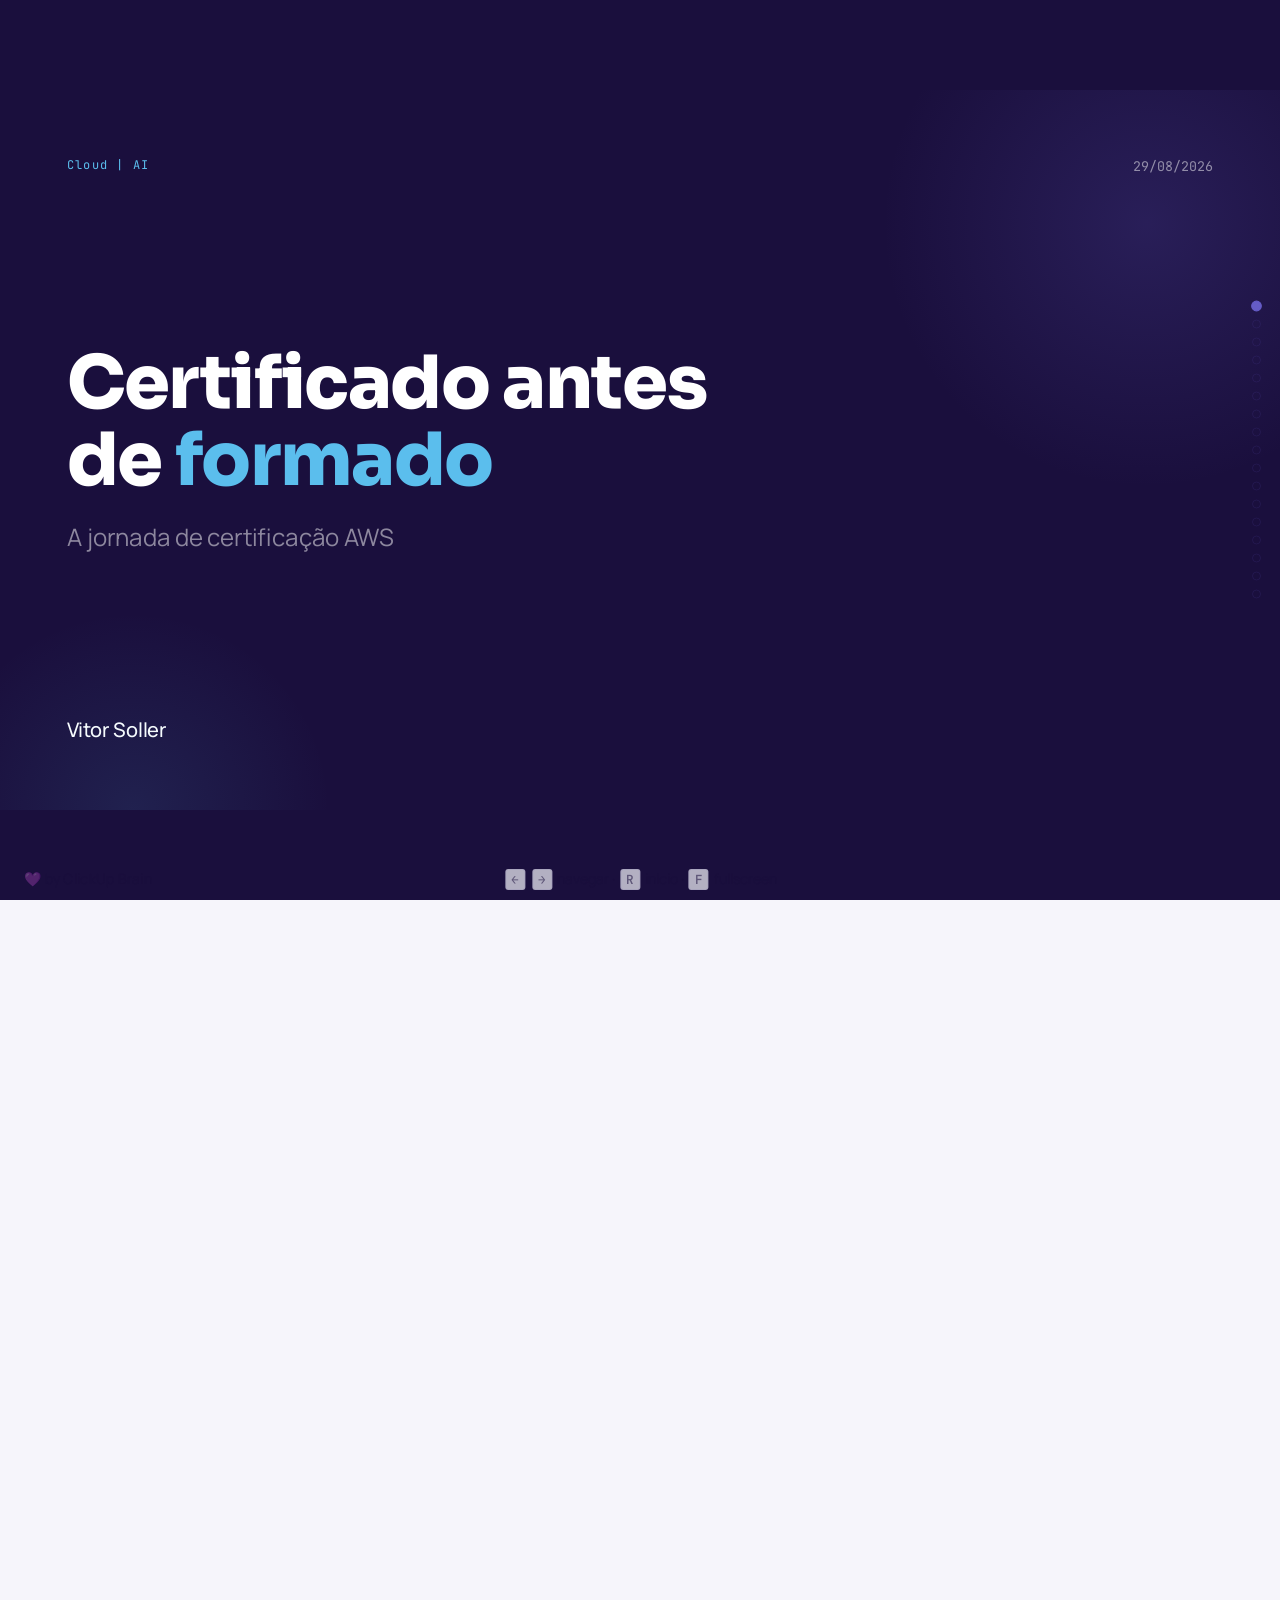
==== certificado-antes-de-formado/index.html @ 82ab4532 "feat: initial talks repo, decoupled from the portfolio deploy Each folder is a talk with a meta.json" ====
<html lang="en-US" dir="ltr" class="reveals-ready"><head><meta charset="utf-8"><base href="."><meta name="viewport" content="width=device-width,initial-scale=1,maximum-scale=1"><link rel="icon" type="image/png" href="https://app-cdn.clickup.com/assets/favicons/favicon-16x16.png" sizes="16x16"><link rel="icon" type="image/png" href="https://app-cdn.clickup.com/assets/favicons/favicon-32x32.png" sizes="32x32"><style>.cu-embedded-html__container[_ngcontent-ng-c94272347]{display:flow-root;width:100%}</style></head><body data-git-sha="c0cd57df579d61a80426ffe15198827282d5b325" data-build-version="4.16.3" data-build-time="2026-07-30T23:50:43.244Z" class="chassis-cursor-active"><cu-root ng-version="21.2.17" _nghost-ng-c94272347=""><div _ngcontent-ng-c94272347="" class="cu-embedded-html__container">

  
<!-- skill:chassis -->
<style>
/* =====================================================
   PRESENTATION CHASSIS — style-invariant base styles
   Fixed 1920×1080 canvas scaled to fit any viewport.
   Customize colors, fonts, and chrome via :root tokens.
   ===================================================== */

/* ---------- Universal reset ---------- */
*, *::before, *::after { margin: 0; padding: 0; box-sizing: border-box; }

/* ---------- Theme tokens (override in your deck's CSS) ---------- */
:root {
    color-scheme: light;

    --background:      #ffffff;
    --foreground:      #111111;
    --card:            #f5f5f5;
    --card-foreground: var(--foreground);
    --accent:          #c94a3d;
    --accent-foreground: #ffffff;

    --muted-foreground: color-mix(in srgb, var(--foreground) 55%, transparent);
    --border:           color-mix(in srgb, var(--foreground) 12%, transparent);

    --font-display: Georgia, serif;
    --font-body: -apple-system, system-ui, sans-serif;
    --font-mono: ui-monospace, monospace;

    /* Reveal animation */
    --reveal-duration: 0.8s;
    --reveal-ease:     cubic-bezier(0.16, 1, 0.3, 1);
    --reveal-distance: 28px;

    /* Chrome (nav dots, keyboard hint) */
    --nav-dot-size: 9px;
    --nav-dot-radius: 50%;
    --nav-dot-color: var(--foreground);
    --nav-dot-active-color: var(--accent);
    --nav-dot-opacity: 0.4;
}

/* ---------- Viewport lock + scroll snap ---------- */
html, body { height: 100%; overflow-x: hidden; }
html {
    scroll-snap-type: y mandatory;
    scroll-behavior: smooth;
}

html, body {
    scrollbar-width: none;
    -ms-overflow-style: none;
}
html::-webkit-scrollbar,
body::-webkit-scrollbar {
    width: 0;
    height: 0;
    display: none;
}

/* ---------- Type scale ----------
   Fixed px sizes on a 1920×1080 canvas. The canvas is scaled to fit
   any viewport via transform, so these sizes are absolute within the
   design surface — no responsive units needed. */
body {
    background: var(--background);
    color: var(--foreground);
    font-family: var(--font-body);
    font-size: 36px;
    line-height: 1.45;
    -webkit-font-smoothing: antialiased;
    -moz-osx-font-smoothing: grayscale;
}

h1 { font-size: 120px; line-height: 1.05; letter-spacing: -0.02em; }
h2 { font-size: 64px; line-height: 1.1; letter-spacing: -0.01em; }
h3 { font-size: 44px; line-height: 1.2; }
.eyebrow {
    font-size: 24px;
    font-weight: 500;
    letter-spacing: 0.1em;
    text-transform: uppercase;
    line-height: 1.3;
}

ul, ol { padding-left: 48px; display: flex; flex-direction: column; gap: 24px; }
li::marker { color: var(--accent); }

/* ---------- Slide structure ----------
   .slide is the authored 1920×1080 artboard.
   The chassis wraps it in viewport + scale layers at runtime. */
.slide-viewport {
    width: 100vw;
    height: 100vh;
    height: 100dvh;
    overflow: hidden;
    scroll-snap-align: start;
    scroll-snap-stop: always;
    display: block;
    position: relative;
    background: var(--background);
    isolation: isolate;
    z-index: 1;
}

.slide-scale {
    width: 1920px;
    height: 1080px;
    transform: translate(-50%, -50%) scale(var(--slide-scale, 1));
    transform-origin: center center;
    position: absolute;
    top: 50%;
    left: 50%;
    z-index: 1;
}

.slide {
    width: 1920px;
    height: 1080px;
    padding: 80px;
    overflow: hidden;
    display: flex;
    flex-direction: column;
    justify-content: center;
    gap: 60px;
    position: relative;
    background: transparent;
}


/* ---------- Image defaults ---------- */
img, .image-container {
    max-width: 100%;
    max-height: 540px;
    object-fit: contain;
}

/* ---------- Reveal primitives ----------
   Driven by chassis.js via the Web Animations API, not CSS transitions.
   Put .reveal* or .step on ANY element — author CSS on the same element
   (opacity, transform, transition, filter) never conflicts, because
   WAAPI animations live in the animation cascade origin and win over
   normal author declarations. The .dN stagger classes below still apply
   to theme-authored CSS animations via animation-delay.

   Variants: .reveal (fade + up), .reveal-left, .reveal-right,
   .reveal-scale, .reveal-blur. .step stays hidden until the user
   advances forward. Don't combine .step with .reveal* on the same
   element. */

/* FOUC guard: hide reveals until chassis.js marks the document ready. */
:root:not(.reveals-ready) .reveal,
:root:not(.reveals-ready) .reveal-left,
:root:not(.reveals-ready) .reveal-right,
:root:not(.reveals-ready) .reveal-scale,
:root:not(.reveals-ready) .reveal-blur,
:root:not(.reveals-ready) .step {
    opacity: 0;
}
:root:not(.reveals-ready) .reveal-blur { filter: blur(10px); }

/* ---------- Stagger delays (.d1 … .d8) ---------- */
.slide.visible .d1 { transition-delay: 0.10s; animation-delay: 0.10s; }
.slide.visible .d2 { transition-delay: 0.25s; animation-delay: 0.25s; }
.slide.visible .d3 { transition-delay: 0.40s; animation-delay: 0.40s; }
.slide.visible .d4 { transition-delay: 0.55s; animation-delay: 0.55s; }
.slide.visible .d5 { transition-delay: 0.70s; animation-delay: 0.70s; }
.slide.visible .d6 { transition-delay: 0.85s; animation-delay: 0.85s; }
.slide.visible .d7 { transition-delay: 1.00s; animation-delay: 1.00s; }
.slide.visible .d8 { transition-delay: 1.15s; animation-delay: 1.15s; }

/* ---------- Nav dots ----------
   Default: right-center (vertical stack on right edge).
   Override with <body data-nav="bottom | top-right | hidden">. */
.nav-dots {
    position: fixed;
    right: clamp(0.6rem, 1.5vw, 1.4rem);
    top: 50%;
    transform: translateY(-50%);
    display: flex;
    flex-direction: column;
    gap: clamp(0.5rem, 1vh, 0.8rem);
    z-index: 50;
}

body[data-nav="bottom"] .nav-dots {
    right: auto;
    top: auto;
    bottom: clamp(1rem, 2.5vh, 2rem);
    left: 50%;
    transform: translateX(-50%);
    flex-direction: row;
}

body[data-nav="top-right"] .nav-dots {
    right: clamp(1rem, 2.5vw, 2rem);
    top: clamp(1rem, 2.5vh, 2rem);
    transform: none;
    flex-direction: row;
}

body[data-nav="hidden"] .nav-dots { display: none; }

body[data-nav="bottom"] .keyboard-hint {
    left: clamp(1rem, 2vw, 1.5rem);
    transform: none;
}

.nav-dots button {
    width: var(--nav-dot-size);
    height: var(--nav-dot-size);
    border-radius: var(--nav-dot-radius);
    border: 1.5px solid var(--nav-dot-color);
    background: transparent;
    cursor: pointer;
    padding: 0;
    transition: all 0.3s ease;
    opacity: var(--nav-dot-opacity);
}
.nav-dots button:hover { opacity: 0.85; transform: scale(1.15); }
.nav-dots button:focus-visible {
    outline: 2px solid var(--nav-dot-active-color);
    outline-offset: 3px;
    opacity: 1;
}
.nav-dots button.active {
    background: var(--nav-dot-active-color);
    border-color: var(--nav-dot-active-color);
    opacity: 1;
    transform: scale(1.2);
}

/* ---------- Keyboard hint ---------- */
.keyboard-hint {
    position: fixed;
    bottom: clamp(0.6rem, 1.2vh, 1rem);
    left: 50%;
    transform: translateX(-50%);
    font-family: var(--font-body);
    font-size: 14px;
    color: var(--muted-foreground);
    z-index: 50;
    opacity: 0.7;
    transition: opacity 0.4s ease;
    pointer-events: none;
}
.keyboard-hint kbd {
    font-family: var(--font-mono);
    font-weight: 600;
    font-size: 0.9em;
    padding: 0.05em 0.4em;
    border: 1px solid var(--border);
    border-radius: 3px;
    background: var(--background);
    margin: 0 0.15em;
}

/* ---------- Credit line ---------- */
.chassis-credit {
    position: fixed;
    bottom: clamp(0.6rem, 1.2vh, 1rem);
    left: clamp(1rem, 2vw, 1.5rem);
    font-family: var(--font-body);
    font-size: 14px;
    color: var(--muted-foreground);
    letter-spacing: 0.02em;
    z-index: 50;
    opacity: 0.7;
    transition: opacity 0.4s ease;
    pointer-events: none;
}
.chassis-credit .chassis-credit-emoji {
    font-style: normal;
    margin: 0 0.15em;
}

body[data-nav="bottom"] .chassis-credit {
    left: auto;
    right: clamp(1rem, 2vw, 1.5rem);
}

/* ---------- Custom cursor ---------- */
.chassis-cursor {
    position: fixed;
    top: 0; left: 0;
    width: 32px;
    height: 32px;
    border-radius: 50%;
    pointer-events: none;
    background: var(--accent);
    z-index: 9999;
    opacity: 0;
    transition: opacity 0.4s ease;
    will-change: transform;
}
.chassis-cursor.visible { opacity: 1; }
body.artifact-editor-editing .chassis-cursor { display: none; }

@media (hover: none) {
    .chassis-cursor { display: none; }
}

body.chassis-cursor-active:not(.artifact-editor-editing),
body.chassis-cursor-active:not(.artifact-editor-editing) * { cursor: none; }

/* ---------- Opt-outs ---------- */
body[data-no-chrome] .nav-dots,
body[data-no-chrome] .keyboard-hint,
body[data-no-chrome] .chassis-credit,
body[data-no-chrome] .chassis-cursor,
body[data-no-chrome] .artifact-editor-toggle { display: none; }

:fullscreen .keyboard-hint,
:fullscreen .chassis-credit,
:fullscreen .artifact-editor-toggle { display: none; }

@media (hover: none) {
    .keyboard-hint,
    .chassis-credit { display: none; }
}

@media (max-width: 900px), (max-height: 560px) {
    .nav-dots,
    .keyboard-hint,
    .chassis-credit,
    .chassis-cursor { display: none; }
}

/* ---------- Reduced motion ---------- */
@media (prefers-reduced-motion: reduce) {
    *, *::before, *::after {
        animation-duration: 0.01ms !important;
        animation-iteration-count: 1 !important;
        transition-duration: 0.2s !important;
    }
    html { scroll-behavior: auto; }
}

/* ---------- Print (PDF export) ---------- */
@media print {
    .nav-dots, .keyboard-hint, .chassis-credit, .chassis-cursor { display: none !important; }
    html, body { height: auto; overflow: visible; }
    html { scroll-snap-type: none; }
    .slide-viewport {
        page-break-after: always;
        break-after: page;
        height: 100vh;
    }
    .slide-scale {
        position: static !important;
        transform: none !important;
        width: 100% !important;
        height: auto !important;
    }
    .slide {
        width: 100% !important;
        height: auto !important;
    }
}

</style>
<script data-activated="true">
/* =====================================================
   PRESENTATION CHASSIS — slide controller
   Auto-initializes on DOMContentLoaded.
   Exposes window.slides for programmatic control.
   ===================================================== */
(function () {
    'use strict';

    const REVEAL_SELECTOR = '.reveal, .reveal-left, .reveal-right, .reveal-scale, .reveal-blur';
    const STEP_SELECTOR = '.step';
    const ALL_REVEAL_SELECTOR = REVEAL_SELECTOR + ', ' + STEP_SELECTOR;
    const VIEWPORT_CLASS = 'slide-viewport';
    const SCALE_CLASS = 'slide-scale';
    // Fixed duration (ms) for .step-spotlight pop-in/out — deliberately not
    // read from --reveal-duration / prefers-reduced-motion (see _playReveal).
    const SPOTLIGHT_DURATION = 900;

    function _detectLang() {
        const param = new URLSearchParams(location.search).get('lang');
        return (param || navigator.language || 'en').slice(0, 2).toLowerCase();
    }

    class SlidePresentation {
        constructor() {
            this.slides = Array.from(document.querySelectorAll('.slide'));
            if (this.slides.length === 0) return;

            // Ensure every slide has an id so hashes + anchor links work.
            // Author-defined ids are preserved; the rest get slide-N (1-indexed).
            this.slides.forEach((slide, idx) => {
                if (!slide.id) slide.id = `slide-${idx + 1}`;
            });
            this.viewports = this._setupViewports();
            this.scales = this.viewports.map((viewport) => viewport.querySelector(`.${SCALE_CLASS}`));

            // Hide every reveal element BEFORE lifting the CSS FOUC guard.
            // After this, .reveals-ready is on <html>, so CSS no longer hides
            // reveals — inline styles keep them hidden until JS animates them.
            this._setupReveals();

            this.navDotsContainer = this._ensureNavDots();
            this.keyboardHint = this._ensureKeyboardHint();
            this.credit = this._ensureCredit();
            this.spotlightBackdrop = this._ensureSpotlightBackdrop();

            this._setupCanvasScale();
            this._setupIntersectionObserver();
            this._setupKeyboardNav();
            this._setupWheelNav();
            this._setupTouchNav();
            this._setupClickNav();
            this._setupViewportSync();
            this._buildNavDots();
            this._setupHashNav();
            this._setupCursor();
            this._setupPrintSettling();

            // If URL has a matching hash, start there; otherwise start at slide 0.
            const initial = this._slideIndexFromHash(location.hash);
            this.currentSlide = initial >= 0 ? initial : 0;
            if (this.currentSlide !== 0) {
                this._scrollToSlide(this.currentSlide, 'auto');
            }
            // Reveal initial slide immediately (observer may miss it on load).
            const first = this.slides[this.currentSlide];
            first.classList.add('visible');
            this._playSlideReveals(first);
            this._updateNavDots();
        }

        /* ---------- Viewport scaffolding ----------
           Authors write .slide as the 1920×1080 artboard. The chassis wraps
           that authored section in viewport and scale layers. */
        _setupViewports() {
            return this.slides.map((slide) => {
                const existingScale = slide.parentElement?.classList.contains(SCALE_CLASS)
                    ? slide.parentElement
                    : null;
                const existingViewport = existingScale?.parentElement?.classList.contains(VIEWPORT_CLASS)
                    ? existingScale.parentElement
                    : null;
                if (existingViewport) {
                    this._syncViewportBackground(slide, existingViewport);
                    return existingViewport;
                }

                const viewport = document.createElement('div');
                viewport.className = VIEWPORT_CLASS;
                const scale = document.createElement('div');
                scale.className = SCALE_CLASS;

                slide.parentNode.insertBefore(viewport, slide);
                viewport.appendChild(scale);
                scale.appendChild(slide);
                this._syncViewportBackground(slide, viewport);

                return viewport;
            });
        }

        _syncViewportBackground(slide, viewport) {
            const style = getComputedStyle(slide);
            const hasBackgroundImage = style.backgroundImage && style.backgroundImage !== 'none';
            const hasBackgroundColor = !['rgba(0, 0, 0, 0)', 'transparent'].includes(style.backgroundColor);
            if (hasBackgroundImage || hasBackgroundColor) {
                viewport.style.background = style.background;
            } else {
                viewport.style.background = '';
            }
            slide.style.background = 'transparent';
        }

        /* ---------- DOM scaffolding (auto-inserted if missing) ---------- */
        _ensureNavDots() {
            let el = document.getElementById('navDots');
            if (!el) {
                el = document.createElement('nav');
                el.id = 'navDots';
                el.className = 'nav-dots';
                el.setAttribute('aria-label', 'Slide navigation');
                document.body.appendChild(el);
            }
            return el;
        }

        _ensureKeyboardHint() {
            let el = document.querySelector('.keyboard-hint');
            if (!el) {
                const i18n = {
                    en: { navigate: 'navigate', restart: 'restart', fullscreen: 'fullscreen' },
                    es: { navigate: 'navegar',   restart: 'inicio',   fullscreen: 'fullscreen' },
                    fr: { navigate: 'naviguer',  restart: 'début',    fullscreen: 'fullscreen' },
                    de: { navigate: 'blättern',  restart: 'anfang',   fullscreen: 'vollbild' },
                    pt: { navigate: 'navegar',   restart: 'início',   fullscreen: 'fullscreen' },
                    ja: { navigate: '移動',      restart: '先頭',      fullscreen: '全画面' },
                    ko: { navigate: '이동',      restart: '처음',      fullscreen: '전체화면' },
                    zh: { navigate: '翻页',      restart: '重置',      fullscreen: '全屏' },
                    it: { navigate: 'navigare',  restart: 'inizio',   fullscreen: 'fullscreen' },
                    nl: { navigate: 'bladeren',  restart: 'begin',    fullscreen: 'vollscherm' },
                };
                const t = i18n[_detectLang()] || i18n.en;
                el = document.createElement('div');
                el.className = 'keyboard-hint';
                el.innerHTML = `<kbd>←</kbd> <kbd>→</kbd> ${t.navigate} &middot; <kbd>R</kbd> ${t.restart} &middot; <kbd>F</kbd> ${t.fullscreen}`;
                document.body.appendChild(el);
            }
            return el;
        }

        _ensureCredit() {
            let el = document.querySelector('.chassis-credit');
            if (!el) {
                el = document.createElement('div');
                el.className = 'chassis-credit';
                el.setAttribute('aria-hidden', 'true');
                el.innerHTML = '💜 by ClickUp Brain';
                document.body.appendChild(el);
            }
            return el;
        }

        _ensureSpotlightBackdrop() {
            let el = document.querySelector('.spotlight-backdrop');
            if (!el) {
                el = document.createElement('div');
                el.className = 'spotlight-backdrop';
                el.setAttribute('aria-hidden', 'true');
                document.body.appendChild(el);
            }
            return el;
        }

        // Move the shared backdrop into the SAME .slide-scale box as `card`
        // (its z-index only wins over the card there — see the CSS comment
        // on .spotlight-backdrop for why a body-level fixed overlay can't
        // work: .slide-viewport isolates each slide into its own stacking
        // context, capping anything inside it from ever outranking a
        // sibling positioned at the body level).
        _placeSpotlightBackdrop(card) {
            const scale = card.closest('.slide-scale');
            if (scale && this.spotlightBackdrop.parentElement !== scale) {
                scale.insertBefore(this.spotlightBackdrop, scale.firstChild);
            }
        }

        /* ---------- Reveal engine ----------
           Reveals are driven by the Web Animations API instead of CSS
           transitions. This lets authors put .reveal* / .step on any
           element: animation values live in the animation cascade origin
           and win over normal author declarations, so no wrapper element
           is required to isolate the chassis from author CSS.

           State per slide:
           - "hidden":  inline opacity/transform/filter from the 'from'
                        keyframe of the variant. Set on init and on
                        forward re-entry.
           - "played":  animation is running or has run; the class
                        `reveals-played` on the slide makes playback
                        idempotent so observer re-fires (resize,
                        fullscreen) don't restart the animation.
           - "settled": animation canceled, inline styles cleared. Used
                        for backward entries (we skip the animation and
                        show the final state instantly) and for print. */

        _setupReveals() {
            // Lift the CSS FOUC guard first so getComputedStyle reads each
            // element's natural opacity, not the guard's blanket opacity: 0.
            // No paint occurs mid-task — inline hidden styles are applied
            // before the browser yields, so there is no visible flash.
            document.documentElement.classList.add('reveals-ready');
            this.slides.forEach((slide) => {
                // Static export: slides that were already revealed when this
                // file was saved (class="... reveals-played") must stay as
                // shown — only pre-hide reveals on slides not yet played.
                const alreadyPlayed = slide.classList.contains('reveals-played');
                slide.querySelectorAll(ALL_REVEAL_SELECTOR).forEach((el) => {
                    el._targetOpacity = parseFloat(getComputedStyle(el).opacity);
                    if (!alreadyPlayed) this._applyHiddenStyle(el);
                });
            });
        }

        _setupPrintSettling() {
            // Browsers snapshot the document for print/PDF export. WAAPI
            // animations don't necessarily complete in that snapshot, so
            // settle every slide to its final state first. After printing,
            // reset — but only for slides that haven't already been viewed,
            // so the audience experience picks up where it left off.
            window.addEventListener('beforeprint', () => {
                this.slides.forEach((slide) => this._settleSlide(slide));
            });
        }

        _readTokens() {
            const cs = getComputedStyle(document.documentElement);
            const rawDuration = parseFloat(cs.getPropertyValue('--reveal-duration'));
            const duration = Number.isFinite(rawDuration) ? rawDuration * 1000 : 800;
            const ease = cs.getPropertyValue('--reveal-ease').trim() || 'cubic-bezier(0.16, 1, 0.3, 1)';
            const distance = cs.getPropertyValue('--reveal-distance').trim() || '28px';
            const reducedMotion = matchMedia('(prefers-reduced-motion: reduce)').matches;
            return {
                duration: reducedMotion ? 1 : duration,
                ease,
                distance,
            };
        }

        _getRevealDelay(el) {
            // Use getAttribute('class') rather than el.className: on SVG
            // elements, `.className` is an SVGAnimatedString (not a string)
            // and calling .match on it throws. getAttribute is uniform
            // across HTML and SVG.
            const classes = el.getAttribute('class') || '';
            const m = classes.match(/\bd([1-8])\b/);
            if (!m) return 0;
            // Matches CSS .dN: d1 = 100ms, d2 = 250ms, +150ms per step.
            return 100 + (parseInt(m[1], 10) - 1) * 150;
        }

        _getRevealKeyframes(el, distance) {
            const to = el._targetOpacity ?? 1;
            if (el.classList.contains('reveal-left')) {
                return [
                    { opacity: 0, transform: `translateX(calc(-1 * ${distance}))` },
                    { opacity: to, transform: 'translateX(0)' },
                ];
            }
            if (el.classList.contains('reveal-right')) {
                return [
                    { opacity: 0, transform: `translateX(${distance})` },
                    { opacity: to, transform: 'translateX(0)' },
                ];
            }
            if (el.classList.contains('reveal-scale')) {
                return [
                    { opacity: 0, transform: 'scale(0.88)' },
                    { opacity: to, transform: 'scale(1)' },
                ];
            }
            if (el.classList.contains('step-spotlight')) {
                // Pop up large at screen-center — computed live from this
                // element's own slot — then settle into place at its
                // natural size/position (the 'to' keyframe is a no-op
                // transform, i.e. wherever the layout already puts it).
                // Scale is auto-fit to a consistently large target size
                // (~68% of the viewport's width/height, whichever is more
                // constraining) rather than a fixed multiplier, so a tiny
                // thumbnail and a big card both read as equally "large" on
                // stage — a fixed multiplier made small source elements pop
                // up only modestly bigger than their slot size.
                //
                // _setupReveals() pre-hides this element at page load by
                // writing an inline `transform` straight from this same
                // branch — but at that point the audience hasn't scrolled
                // to this slide yet, so the element's on-screen position is
                // meaningless (often far off-viewport, sometimes measured
                // mid-scroll). If that stale inline transform is still
                // present, getBoundingClientRect() below would measure the
                // ALREADY-DISPLACED box instead of the element's true slot,
                // compounding a bogus offset into every future reveal of
                // this element. Neutralize it first so we always measure
                // the real, natural position, then restore it (whoever
                // called us — _applyHiddenStyle or _playReveal — overwrites
                // it again immediately after).
                const prevTransform = el.style.transform;
                const animsBefore = el.getAnimations().map(a => ({ playState: a.playState, effect: a.effect?.target === el }));
                el.style.transform = 'none';
                const computedWhileNone = getComputedStyle(el).transform;
                const rect = el.getBoundingClientRect();
                window.__debugMidState = { computedWhileNone, inlineWhileNone: el.getAttribute('style'), animsBefore, revealAnim: !!el._revealAnim };
                el.style.transform = prevTransform;
                const chain = [];
                for (let n = el; n && n !== el.closest('.slide-scale').parentElement; n = n.parentElement) {
                    const cs = getComputedStyle(n);
                    chain.push({
                        tag: n.tagName, cls: n.className,
                        inlineStyle: n.getAttribute('style'),
                        computedTransform: cs.transform,
                        position: cs.position,
                    });
                }
                window.__debugSpotlight = {
                    prevTransform, rect: {top: rect.top, left: rect.left, width: rect.width, height: rect.height},
                    chain,
                };
                const dx = (window.innerWidth / 2) - (rect.left + rect.width / 2);
                const dy = (window.innerHeight / 2) - (rect.top + rect.height / 2);
                const targetW = window.innerWidth * 0.68;
                const targetH = window.innerHeight * 0.68;
                const autoScale = Math.min(targetW / rect.width, targetH / rect.height);
                const scale = parseFloat(el.dataset.spotlightScale) || autoScale;
                return [
                    { opacity: 0, transform: `translate(${dx}px, ${dy}px) scale(${scale})` },
                    { opacity: to, transform: 'translate(0, 0) scale(1)' },
                ];
            }
            if (el.classList.contains('reveal-blur')) {
                return [
                    { opacity: 0, filter: 'blur(10px)' },
                    { opacity: to, filter: 'blur(0)' },
                ];
            }
            // Default: .reveal or .step (slide up + fade)
            return [
                { opacity: 0, transform: `translateY(${distance})` },
                { opacity: to, transform: 'translateY(0)' },
            ];
        }

        _applyHiddenStyle(el) {
            const { distance } = this._readTokens();
            const from = this._getRevealKeyframes(el, distance)[0];
            if ('opacity' in from) el.style.opacity = from.opacity;
            if ('transform' in from) el.style.transform = from.transform;
            if ('filter' in from) el.style.filter = from.filter;
        }

        _clearHiddenStyle(el) {
            el.style.opacity = '';
            el.style.transform = '';
            el.style.filter = '';
        }

        _cancelReveal(el) {
            if (el._revealAnim) {
                el._revealAnim.cancel();
                el._revealAnim = null;
            }
        }

        _playReveal(el, delayOverride) {
            this._cancelReveal(el);
            const { duration, ease, distance } = this._readTokens();
            const delay = typeof delayOverride === 'number' ? delayOverride : this._getRevealDelay(el);
            const keyframes = this._getRevealKeyframes(el, distance);
            // .step-spotlight is a deliberate, presenter-triggered stage
            // effect (not incidental UI motion), so it always plays over a
            // real, visible duration — otherwise prefers-reduced-motion
            // collapses `duration` to 1ms and the whole effect just flashes
            // and is gone before anyone can see it.
            const playDuration = el.classList.contains('step-spotlight') ? SPOTLIGHT_DURATION : duration;
            // fill: 'backwards' applies the 'from' keyframe during the
            // stagger delay so the element stays hidden until its turn,
            // without pinning the 'to' keyframe after the animation ends.
            // This lets co-existing author CSS (e.g. a `.pulse` CSS
            // animation on the same element) take over naturally once the
            // entrance completes — otherwise our fill would mask anything
            // the author wanted to happen post-reveal.
            const anim = el.animate(keyframes, {
                duration: playDuration,
                delay,
                easing: ease,
                fill: 'backwards',
            });
            el._revealAnim = anim;
            // Safe to clear inline 'from' styles now — the animation's
            // backwards-fill holds the element at the 'from' keyframe for
            // the duration of any stagger delay.
            this._clearHiddenStyle(el);

            if (el.classList.contains('step-spotlight')) {
                el.classList.add('spotlighting');
                this._placeSpotlightBackdrop(el);
                this.spotlightBackdrop?.classList.add('active');
                const endSpotlight = () => {
                    el.classList.remove('spotlighting');
                    this.spotlightBackdrop?.classList.remove('active');
                };
                anim.finished.then(endSpotlight, endSpotlight);
            }
        }

        // Mirror image of _playReveal: shrink a shown .step-spotlight back
        // down into the dark, large center-stage state (same backdrop, same
        // motion, reversed) instead of just snapping it away instantly.
        _playRevealOut(el) {
            this._cancelReveal(el);
            const { ease, distance } = this._readTokens();
            const [hidden, shown] = this._getRevealKeyframes(el, distance);
            const anim = el.animate([shown, hidden], {
                duration: SPOTLIGHT_DURATION,
                easing: ease,
                fill: 'forwards',
            });
            el._revealAnim = anim;
            el.classList.add('spotlighting');
            this._placeSpotlightBackdrop(el);
            this.spotlightBackdrop?.classList.add('active');
            const finish = () => {
                el.classList.remove('spotlighting');
                this.spotlightBackdrop?.classList.remove('active');
                this._cancelReveal(el);
                this._applyHiddenStyle(el);
            };
            anim.finished.then(finish, finish);
        }

        _playSlideReveals(slide) {
            if (slide.classList.contains('reveals-played')) return;
            slide.classList.add('reveals-played');
            slide.querySelectorAll(REVEAL_SELECTOR).forEach((el) => this._playReveal(el));
            // .step elements stay hidden until the user advances.
        }

        _resetSlideReveals(slide) {
            // Disabled for this static export: never re-hide content that
            // was already revealed (e.g. the title on slide 1), so opening
            // or navigating the deck never makes shown content disappear.
        }

        _settleSlide(slide) {
            // Print / PDF export: jump to the final state with everything
            // shown, so every step appears in the exported document.
            slide.classList.add('reveals-played');
            slide.querySelectorAll(ALL_REVEAL_SELECTOR).forEach((el) => {
                this._cancelReveal(el);
                this._clearHiddenStyle(el);
            });
            slide.querySelectorAll('.step').forEach((el) => el.classList.add('step-shown'));
        }

        _rewindSlide(slide) {
            // Backward re-entry: show reveals instantly (no replay — the
            // viewer already saw the intro) but hide every step, so the
            // slide is positioned at the start of its stepped content and
            // can be stepped through again.
            slide.classList.add('reveals-played');
            slide.querySelectorAll(REVEAL_SELECTOR).forEach((el) => {
                this._cancelReveal(el);
                this._clearHiddenStyle(el);
            });
            slide.querySelectorAll('.step').forEach((el) => {
                el.classList.remove('step-shown');
                this._cancelReveal(el);
                this._applyHiddenStyle(el);
            });
        }

        /* ---------- Navigation ----------
           goTo scrolls to the target. Both forward-replay and backward-
           rewind need to mutate the target BEFORE scrolling — while it's
           still offscreen — so the viewer never sees the old state flash
           into view. Resetting after the slide is in view causes a visible
           "show then hide" blink; the IntersectionObserver fires too late
           (80% threshold) to catch it. */
        goTo(index) {
            const clamped = Math.max(0, Math.min(this.slides.length - 1, index));
            if (clamped === this.currentSlide) return;

            const target = this.slides[clamped];
            const goingForward = clamped > this.currentSlide;

            if (target.classList.contains('visible')) {
                if (goingForward) {
                    // Forward replay: full reset so the observer can play reveals fresh.
                    target.classList.remove('visible');
                    this._resetSlideReveals(target);
                } else {
                    // Backward rewind: hide any shown steps so the slide
                    // scrolls back in at the start of its stepped content.
                    this._rewindSlide(target);
                }
            }

            this._scrollToSlide(clamped, 'smooth');
        }

        _scrollToSlide(index, behavior) {
            this.viewports[index]?.scrollIntoView({ behavior, block: 'start' });
        }

        _slideIndexFromHash(hash) {
            if (!hash) return -1;
            return this.slides.findIndex((s) => '#' + s.id === hash);
        }

        _syncHash() {
            const slide = this.slides[this.currentSlide];
            if (!slide || !slide.id) return;
            const newHash = '#' + slide.id;
            if (location.hash !== newHash) {
                // replaceState — keeps the URL in sync without polluting history,
                // so the browser back button exits the deck instead of stepping through slides.
                try {
                    history.replaceState(null, '', newHash);
                } catch {
                    // Sandboxed iframes (opaque origin, about:srcdoc) reject URL
                    // mutation with a SecurityError. Hash sync is a nicety — an
                    // unguarded throw here kills the observer callback before it
                    // marks the slide visible and plays its reveals.
                }
            }
        }

        _setupHashNav() {
            // React to external hash changes (anchor link clicks, back/forward if user uses pushState manually)
            window.addEventListener('hashchange', () => {
                const idx = this._slideIndexFromHash(location.hash);
                if (idx >= 0 && idx !== this.currentSlide) this.goTo(idx);
            });
        }

        /* ---------- Custom cursor ----------
           Accent disc that follows the pointer, hidden after idle. */
        _setupCursor() {
            if (!matchMedia('(hover: hover)').matches) return;

            const cursor = document.createElement('div');
            cursor.className = 'chassis-cursor';
            cursor.setAttribute('aria-hidden', 'true');
            document.body.appendChild(cursor);
            document.body.classList.add('chassis-cursor-active');

            const half = 16;  // matches width/height / 2 in CSS
            const IDLE_MS = 2500;
            let idleTimer = null;

            const show = () => {
                cursor.classList.add('visible');
                clearTimeout(idleTimer);
                idleTimer = setTimeout(() => {
                    cursor.classList.remove('visible');
                }, IDLE_MS);
            };
            const hide = () => {
                clearTimeout(idleTimer);
                cursor.classList.remove('visible');
            };

            document.addEventListener('mousemove', (e) => {
                cursor.style.transform = `translate3d(${e.clientX - half}px, ${e.clientY - half}px, 0)`;
                show();
            });
            document.addEventListener('mouseleave', hide);
            document.addEventListener('mouseenter', show);
        }

        /* ---------- Fullscreen ---------- */
        toggleFullscreen() {
            if (!document.fullscreenElement) {
                document.documentElement.requestFullscreen?.().catch(() => {});
            } else {
                document.exitFullscreen?.();
            }
        }

        next() { this.goTo(this.currentSlide + 1); }
        prev() { this.goTo(this.currentSlide - 1); }
        first() { this.goTo(0); }
        last() { this.goTo(this.slides.length - 1); }

        /* ---------- Step-aware advance / retreat ----------
           advance() reveals the next .step on the current slide (if any),
           otherwise advances to the next slide. retreat() hides the last
           revealed step, otherwise goes back to the previous slide. */
        advance() {
            const current = this.slides[this.currentSlide];
            const nextStep = current?.querySelector('.step:not(.step-shown)');
            if (nextStep) {
                nextStep.classList.add('step-shown');
                // No stagger on click-reveal — the user's gesture is the trigger.
                this._playReveal(nextStep, 0);
                return;
            }
            this.next();
        }
        retreat() {
            const current = this.slides[this.currentSlide];
            const shown = current?.querySelectorAll('.step.step-shown');
            if (shown && shown.length > 0) {
                const last = shown[shown.length - 1];
                last.classList.remove('step-shown');
                if (last.classList.contains('step-spotlight')) {
                    this._playRevealOut(last);
                } else {
                    this._cancelReveal(last);
                    this._applyHiddenStyle(last);
                }
                return;
            }
            this.prev();
        }

        /* ---------- Intersection observer ----------
           Fire late (>= 80% in view) so reveals play on a settled slide.
           This is the single source of truth for active-slide state.

           Forward:  add .visible, play reveals. (goTo() has already reset
                     the target to pre-reveal state if this is a re-visit,
                     so the animation is fresh either way.)
           Backward: add .visible, rewind to the start of the stepped
                     content — reveals are shown instantly (no replay) and
                     every step is hidden again so the viewer can step
                     through it fresh. */
        _setupIntersectionObserver() {
            const observer = new IntersectionObserver((entries) => {
                entries.forEach((entry) => {
                    if (!entry.isIntersecting) return;
                    const idx = this.viewports.indexOf(entry.target);
                    if (idx < 0) return;
                    const slide = this.slides[idx];

                    if (idx === this.currentSlide) {
                        // Same-slide re-fire (initial load, resize, fullscreen).
                        if (!slide.classList.contains('visible')) {
                            slide.classList.add('visible');
                        }
                        // Idempotent: only plays if not already marked played.
                        this._playSlideReveals(slide);
                        return;
                    }

                    const goingForward = idx > this.currentSlide;
                    this.currentSlide = idx;
                    this._updateNavDots();
                    this._syncHash();

                    slide.classList.add('visible');
                    if (goingForward) {
                        this._playSlideReveals(slide);
                    } else {
                        this._rewindSlide(slide);
                    }
                });
            }, { threshold: 0.8 });

            this.viewports.forEach((viewport) => observer.observe(viewport));
        }

        /* ---------- Keyboard ---------- */
        _setupKeyboardNav() {
            document.addEventListener('keydown', (e) => {
                // Skip when user is editing text
                if (e.target.isContentEditable || /^(INPUT|TEXTAREA|SELECT)$/.test(e.target.tagName)) return;

                switch (e.key) {
                    // Step-aware: consume steps first, then advance slides
                    case 'ArrowDown':
                    case 'ArrowRight':
                    case ' ':
                        e.preventDefault(); this.advance(); break;
                    case 'ArrowUp':
                    case 'ArrowLeft':
                        e.preventDefault(); this.retreat(); break;
                    // Slide-level: always skip past steps
                    case 'PageDown':
                        e.preventDefault(); this.next(); break;
                    case 'PageUp':
                        e.preventDefault(); this.prev(); break;
                    case 'Home':
                        e.preventDefault(); this.first(); break;
                    case 'End':
                        e.preventDefault(); this.last(); break;
                    case 'f':
                    case 'F':
                        e.preventDefault(); this.toggleFullscreen(); break;
                    case 'r':
                    case 'R':
                        e.preventDefault(); this.first(); break;
                }
            });
        }

        /* ---------- Wheel / trackpad ----------
           ALWAYS preventDefault — letting any native wheel scroll through
           races against scrollIntoView + mandatory snap, and blocks macOS
           two-finger horizontal swipes from triggering browser back/forward.
           Whichever axis has the larger magnitude wins, so vertical scroll
           and horizontal trackpad swipes both drive advance/retreat. Lock
           briefly after a gesture so trackpad inertia (continuous small
           deltas) can't spam next(). */
        _setupWheelNav() {
            let locked = false;
            window.addEventListener('wheel', (e) => {
                if (e.ctrlKey) return;                // preserve browser pinch-zoom (ctrl+wheel)
                e.preventDefault();                   // block native scroll + horizontal back-swipe
                if (locked) return;
                const delta = Math.abs(e.deltaX) > Math.abs(e.deltaY) ? e.deltaX : e.deltaY;
                if (Math.abs(delta) < 20) return;     // ignore tiny flicks
                locked = true;
                if (delta > 0) this.advance(); else this.retreat();
                setTimeout(() => { locked = false; }, 500);
            }, { passive: false });
        }

        /* ---------- Click-to-advance ----------
           A plain click/tap anywhere on the deck (that isn't a control or a
           text selection) reveals the next .step, same as space/arrow/wheel.
           Needed for step-driven content (e.g. the results slide) where the
           audience advances by clicking instead of using the keyboard. */
        _setupClickNav() {
            document.addEventListener('click', (e) => {
                if (e.target.closest('.nav-dots, .keyboard-hint, .chassis-credit, a, button, input, select, textarea')) return;
                if (window.getSelection().toString()) return;
                this.advance();
            });
        }

        /* ---------- Touch / swipe ----------
           Horizontal swipes advance / retreat slides; left = next, right =
           prev (matches stories / carousel conventions). Dominantly
           vertical swipes fall through to native scroll-snap so the
           existing top/bottom behavior keeps working. A time budget
           rejects slow pans that were really aborted scrolls. */
        _setupTouchNav() {
            const MIN_DISTANCE = 50;     // px — below this is a tap or jitter
            const MAX_TIME = 600;        // ms — slower than this is a pan, not a swipe
            const DOMINANCE = 1.2;       // horizontal must beat vertical by this factor

            let startX = 0, startY = 0, startTime = 0;
            let tracking = false;

            window.addEventListener('touchstart', (e) => {
                if (document.body.classList.contains('artifact-editor-editing')) { tracking = false; return; }
                if (e.touches.length !== 1) { tracking = false; return; }
                const t = e.touches[0];
                startX = t.clientX;
                startY = t.clientY;
                startTime = performance.now();
                tracking = true;
            }, { passive: true });

            window.addEventListener('touchend', (e) => {
                if (!tracking) return;
                tracking = false;
                const t = e.changedTouches[0];
                const dx = t.clientX - startX;
                const dy = t.clientY - startY;
                const ax = Math.abs(dx), ay = Math.abs(dy);
                if (ax < MIN_DISTANCE) return;
                if (ax < ay * DOMINANCE) return;
                if (performance.now() - startTime > MAX_TIME) return;
                if (dx < 0) this.advance(); else this.retreat();
            }, { passive: true });

            window.addEventListener('touchcancel', () => { tracking = false; }, { passive: true });
        }

        /* ---------- Canvas scaling ----------
           Each scaler holds a fixed 1920×1080 slide. Compute the
           scale factor that fits it inside the viewport and apply via
           CSS custom property. Runs on init, resize, and fullscreen. */
        _setupCanvasScale() {
            const CANVAS_W = 1920;
            const CANVAS_H = 1080;
            const scales = this.scales;

            const update = () => {
                const scale = Math.min(
                    window.innerWidth / CANVAS_W,
                    window.innerHeight / CANVAS_H
                );
                scales.forEach((el) => {
                    el?.style.setProperty('--slide-scale', scale);
                });
            };

            update();
            window.addEventListener('resize', update);
            document.addEventListener('fullscreenchange', () => {
                requestAnimationFrame(update);
            });
        }

        /* ---------- Viewport sync ----------
           Resize / fullscreenchange → realign current slide. Each slide is
           100vh, so a viewport height change leaves the existing scroll
           position out of alignment with the slide top; scroll-snap doesn't
           re-snap on its own. */
        _setupViewportSync() {
            const realign = () => {
                requestAnimationFrame(() => {
                    this._scrollToSlide(this.currentSlide, 'auto');
                });
            };
            window.addEventListener('resize', realign);
            document.addEventListener('fullscreenchange', realign);
        }

        /* ---------- Nav dots ---------- */
        _buildNavDots() {
            // Clear first — prevents duplicates when DOM is re-serialized/re-opened
            this.navDotsContainer.innerHTML = '';
            this.slides.forEach((slide, idx) => {
                const dot = document.createElement('button');
                dot.setAttribute('aria-label', `Go to slide ${idx + 1}`);
                if (idx === 0) dot.classList.add('active');
                dot.addEventListener('click', () => this.goTo(idx));
                this.navDotsContainer.appendChild(dot);
            });
        }

        _updateNavDots() {
            const dots = this.navDotsContainer.querySelectorAll('button');
            dots.forEach((dot, idx) => {
                dot.classList.toggle('active', idx === this.currentSlide);
            });
        }
    }

    /* ---------- Auto-init ---------- */
    function init() {
        // Each slide canvas is its own editable host for the inline editor.
        document.querySelectorAll('.slide').forEach(function (el) {
            el.classList.add('artifact-editable');
        });
        window.slides = new SlidePresentation();
    }
    if (document.readyState === 'loading') {
        document.addEventListener('DOMContentLoaded', init);
    } else {
        init();
    }
})();

</script>
<!-- /skill:chassis -->
    <meta charset="UTF-8">
    <meta name="viewport" content="width=device-width, initial-scale=1.0">
    <title>Certificado antes de formado</title>
    <link rel="stylesheet" href="https://fonts.googleapis.com/css2?family=Sora:wght@400;600;700;800&amp;family=Manrope:wght@400;500;600;700&amp;family=JetBrains+Mono:wght@400;500&amp;display=swap">
    <style>
      :root{--background:#F6F5FB;--foreground:#1A0F3D;--accent:#655CC6;--accent-foreground:#FFFFFF;--turquesa:#5BBEED;--verde:#A4DF64;--laranja:#F59D01;--marinho:#1A0F3D;--card:#FFFFFF;--card-foreground:#1A0F3D;--muted-foreground:rgba(26,15,61,0.55);--border:rgba(101,92,198,0.1);--font-display:'Sora',sans-serif;--font-body:'Manrope',sans-serif;--font-mono:'JetBrains Mono',monospace;--nav-dot-color:rgba(101,92,198,0.3);--nav-dot-active-color:var(--accent)}h1,h2,h3{font-family:var(--font-display);font-weight:800;letter-spacing:-0.02em;color:var(--foreground)}p,li,span{font-family:var(--font-body)}p{color:var(--muted-foreground);max-width:720px}.section-number{font-family:var(--font-display);font-size:100px;color:rgba(101,92,198,0.06);position:absolute;bottom:40px;right:60px;line-height:1}.eyebrow{font-family:var(--font-mono);font-size:20px;font-weight:500;color:var(--accent);letter-spacing:0.05em}.stat-big{font-family:var(--font-display);font-size:96px;color:var(--accent);line-height:1}.stat-label{font-family:var(--font-body);font-size:28px;color:var(--muted-foreground);margin-top:8px}.source-note{font-family:var(--font-mono);font-size:16px;color:var(--muted-foreground);opacity:0.6;margin-top:16px}.dati-sig{font-family:var(--font-mono);font-size:14px;color:var(--accent);position:absolute;bottom:40px;left:100px;letter-spacing:0.05em;opacity:0.7}
      .hero{background:var(--marinho);justify-content:center;padding:100px;position:relative;overflow:hidden;gap:24px}.hero::before{content:'';position:absolute;top:-200px;right:-200px;width:800px;height:800px;background:radial-gradient(circle,rgba(101,92,198,0.2),transparent 70%);border-radius:50%;pointer-events:none}.hero::after{content:'';position:absolute;bottom:-300px;left:-100px;width:600px;height:600px;background:radial-gradient(circle,rgba(91,190,237,0.1),transparent 70%);border-radius:50%;pointer-events:none}.hero-top{display:flex;justify-content:space-between;align-items:flex-start;width:100%;position:absolute;top:100px;left:100px;right:100px;width:calc(100% - 200px)}.hero-tag{font-family:var(--font-mono);font-size:18px;color:var(--turquesa);letter-spacing:0.08em}.hero-date{font-family:var(--font-mono);font-size:20px;color:rgba(255,255,255,0.5)}.hero h1{font-size:110px;line-height:1.05;max-width:1500px;color:#fff}.hero h1 em{font-style:normal;color:var(--turquesa)}.hero-subtitle{font-family:var(--font-body);font-size:36px;color:rgba(255,255,255,0.5);margin-top:8px}.hero-footer{display:flex;justify-content:space-between;align-items:flex-end;width:100%;position:absolute;bottom:100px;left:100px;right:100px;width:calc(100% - 200px)}.hero-speaker{font-family:var(--font-body);font-size:30px;color:#fff;font-weight:500}.hero .dati-sig{color:rgba(255,255,255,0.4)}
      .speaker{padding:80px 100px;gap:0;display:flex;flex-direction:column;justify-content:center;background:var(--background)}.speaker-top{display:flex;justify-content:space-between;align-items:flex-start;width:100%;margin-bottom:32px}.speaker-top-left{display:flex;gap:40px;align-items:center}.speaker-photo{width:240px;height:240px;border-radius:14px;border:3px solid var(--accent);overflow:hidden;flex-shrink:0}.speaker-photo img{width:100%;height:100%;object-fit:cover}.speaker-name-block{display:flex;flex-direction:column;gap:16px}.speaker-name-block h2{font-size:72px;margin:0;line-height:1}.speaker-meta{display:flex;gap:36px}.speaker-meta-item{display:flex;flex-direction:column;gap:2px}.speaker-meta-item .meta-label{font-family:var(--font-mono);font-size:15px;color:var(--accent)}.speaker-meta-item .meta-value{font-family:var(--font-body);font-size:26px;color:var(--foreground);font-weight:600}.speaker-qr-group{display:flex;gap:28px}.speaker-qr-block{display:flex;flex-direction:column;align-items:center;gap:10px;flex-shrink:0}.speaker-qr{width:220px;height:220px;background:#fff;border-radius:12px;padding:12px;border:1px solid var(--border)}.speaker-qr img{width:100%;height:100%;object-fit:contain}.speaker-qr-label{font-family:var(--font-mono);font-size:16px;color:var(--muted-foreground)}.speaker-qr-group .speaker-qr{width:180px;height:180px}.speaker-certs-section{width:100%}.speaker-certs-section .certs-label{font-family:var(--font-mono);font-size:18px;color:var(--accent);margin-bottom:24px;display:block}.certs-grid-big{display:flex;gap:28px;align-items:center;justify-content:center}.cert-badge-big{width:160px;height:160px;flex-shrink:0}.cert-badge-big img{width:100%;height:100%;object-fit:contain}
      .content-slide{padding:100px;gap:48px;justify-content:center;background:var(--background)}.content-slide h2{font-size:72px}.cards-3{display:grid;grid-template-columns:1fr 1fr 1fr;gap:32px;margin-top:8px}.card{background:var(--card);border:1px solid var(--border);border-radius:14px;padding:48px 36px}.card-marker{font-family:var(--font-display);font-size:44px;color:var(--accent);opacity:0.3;margin-bottom:20px;display:block}.card h3{font-family:var(--font-body);font-weight:700;font-size:32px;color:var(--foreground);margin-bottom:12px}.card p{font-size:24px;color:var(--muted-foreground);max-width:none;line-height:1.4}.cards-2{display:grid;grid-template-columns:1fr 1fr;gap:28px;margin-top:8px}
      .aws-fact .fact-num{font-family:var(--font-display);font-size:64px;color:var(--accent);margin-bottom:12px;display:block}.aws-fact p{font-size:24px;color:var(--muted-foreground);max-width:none}
      .clients-slide{padding:100px;gap:48px;justify-content:center;align-items:center;text-align:center;background:var(--marinho);position:relative;overflow:hidden}.clients-slide::before{content:'';position:absolute;top:50%;left:50%;width:1000px;height:1000px;transform:translate(-50%,-50%);background:radial-gradient(circle,rgba(101,92,198,0.15),transparent 70%);border-radius:50%;pointer-events:none}.clients-slide h2{font-size:64px;color:#fff}.clients-grid{display:grid;grid-template-columns:1fr 1fr 1fr;gap:60px 80px;align-items:center;justify-items:center;margin-top:40px}.client-logo{height:140px;width:auto;max-width:280px;object-fit:contain}.clients-note{font-family:var(--font-body);font-size:26px;color:rgba(255,255,255,0.5);margin-top:40px}.clients-slide .dati-sig{color:rgba(255,255,255,0.3)}
      .gartner-stat{text-align:center}.gartner-stat .stat-big{font-size:80px}.gartner-stat .stat-label{font-size:26px}
      .service-card .service-name{font-family:var(--font-mono);font-size:16px;color:var(--turquesa);margin-bottom:14px;display:block}.service-card h3{font-family:var(--font-body);font-weight:700;font-size:34px;color:var(--foreground);margin-bottom:8px}.service-card p{font-size:24px;color:var(--muted-foreground);max-width:none}
      .cert-path{display:flex;align-items:stretch;gap:16px;margin-top:12px}.cert-level{flex:1;border-radius:14px;padding:36px 24px;text-align:center;display:flex;flex-direction:column;justify-content:flex-start;align-items:center;gap:12px}.cert-level.foundational{background:var(--accent);border:2px solid var(--accent)}.cert-level.foundational h3,.cert-level.foundational p,.cert-level.foundational .cert-exp{color:#fff}.cert-level.associate,.cert-level.professional,.cert-level.specialty{background:var(--card);border:1px solid var(--border)}.cert-level h3{font-family:var(--font-body);font-weight:700;font-size:28px;color:var(--foreground)}.cert-level p{font-size:22px;color:var(--muted-foreground);max-width:none;text-align:center;line-height:1.4}.cert-level .cert-exp{font-family:var(--font-mono);font-size:15px;color:var(--accent);margin-top:4px}.cert-level .cert-badge-map{width:84px;height:84px;margin-bottom:4px}.cert-level .cert-badge-map img{width:100%;height:100%;object-fit:contain}.cert-arrow{display:flex;align-items:center;font-family:var(--font-mono);font-size:28px;color:rgba(101,92,198,0.35)}
      .domain-bars{display:flex;flex-direction:column;gap:28px;margin-top:8px;width:100%;max-width:1500px}.domain-row{display:flex;align-items:center;gap:28px}.domain-name{font-family:var(--font-body);font-weight:600;font-size:28px;color:var(--foreground);width:440px;flex-shrink:0}.domain-bar-bg{flex:1;height:52px;background:rgba(101,92,198,0.08);border-radius:10px;overflow:hidden}.domain-bar-fill{height:100%;background:var(--accent);border-radius:10px;display:flex;align-items:center;justify-content:flex-end;padding-right:20px}.domain-pct{font-family:var(--font-display);font-size:24px;color:#fff}
      .impact-card{text-align:center}.impact-card .stat-big{font-size:72px}.impact-card .stat-label{font-size:24px;line-height:1.3}
      .study-list{list-style:none;padding:0;margin:12px 0 0;display:flex;flex-direction:column;gap:24px}.study-list li{font-size:32px;color:var(--foreground);display:flex;align-items:center;gap:20px}.study-list li .marker{width:10px;height:10px;background:var(--accent);border-radius:50%;flex-shrink:0}.study-list li .detail{color:var(--muted-foreground);font-size:26px;margin-left:6px}.study-list li .new-tag{font-family:var(--font-mono);font-size:14px;background:var(--turquesa);color:#fff;padding:3px 10px;border-radius:4px;margin-left:10px}
      .trivia-slide{padding:100px;gap:28px;justify-content:center;background:var(--background)}.trivia-slide .q-number{font-family:var(--font-display);font-size:36px;color:var(--accent);opacity:0.6}.trivia-slide h2{font-size:44px;line-height:1.25;max-width:1500px}.trivia-options{list-style:none;padding:0;margin:16px 0 0;display:flex;flex-direction:column;gap:14px}.trivia-options li{font-family:var(--font-body);font-size:28px;color:var(--foreground);background:var(--card);border:2px solid var(--border);border-radius:14px;padding:22px 32px;display:flex;align-items:center;gap:20px}.trivia-options li .option-letter{font-family:var(--font-mono);font-size:22px;color:var(--accent);width:36px;flex-shrink:0}.trivia-answer{list-style:none;padding:0;margin:8px 0 0}.trivia-answer li{font-family:var(--font-body);font-size:28px;color:var(--foreground);background:rgba(101,92,198,0.1);border:2px solid var(--accent);border-radius:14px;padding:22px 32px;display:flex;align-items:center;gap:20px}.trivia-answer li .option-letter{font-family:var(--font-mono);font-size:22px;color:var(--accent);width:36px;flex-shrink:0}.trivia-explanation{font-family:var(--font-body);font-size:24px;color:var(--foreground);padding:20px 32px;background:rgba(101,92,198,0.05);border-left:4px solid var(--accent);border-radius:0 10px 10px 0;max-width:1300px}
      .motiv-slide{align-items:center;justify-content:center;text-align:center;gap:32px;padding:100px;background:var(--marinho);position:relative;overflow:hidden}.motiv-slide::before{content:'';position:absolute;top:50%;left:50%;width:900px;height:900px;transform:translate(-50%,-50%);background:radial-gradient(circle,rgba(101,92,198,0.15),transparent 70%);border-radius:50%;pointer-events:none;animation:glow 6s ease-in-out infinite}.motiv-slide h1{font-size:120px;line-height:1.1;color:#fff}.motiv-slide h1 em{font-style:normal;color:var(--turquesa)}.motiv-slide p{font-size:32px;text-align:center;color:rgba(255,255,255,0.6)}.motiv-slide .dati-sig{color:rgba(255,255,255,0.3)}
      .results-slide{padding:100px;gap:40px;justify-content:center;align-items:center;text-align:center;background:var(--background)}.results-slide h2{font-size:64px}
      .results-grid{display:flex;gap:56px;align-items:stretch;justify-content:center;width:100%;max-width:1720px}
      .results-col{flex:1;display:flex;flex-direction:column;gap:16px;min-width:0}
      .results-col-label{font-family:var(--font-mono);font-size:18px;color:var(--accent);letter-spacing:0.05em;text-align:left}
      .sim-grid{display:grid;grid-template-columns:1fr 1fr;gap:12px}
      .sim-card{position:relative;border-radius:10px;overflow:hidden;border:1px solid var(--border);background:var(--card)}
      .sim-card img{display:block;width:100%;height:auto}
      .real-result{position:relative;flex:1;background:var(--card);border:2px solid var(--accent);border-radius:20px;padding:36px;display:flex;flex-direction:column;align-items:center;gap:20px}
      .real-result img{width:100%;border-radius:12px;border:1px solid var(--border)}
      /* Spotlight: click-driven steps pop up large at screen-center (computed
         live from each element's own slot via getBoundingClientRect in
         _getRevealKeyframes), then settle into place. */
      .step-spotlight.spotlighting{z-index:600;box-shadow:0 30px 80px rgba(0,0,0,0.45)}
      /* Positioned absolute (not fixed) and reparented into the current
         card's own .slide-scale at activation time (see
         _placeSpotlightBackdrop) — .slide-scale is itself a 1920x1080 box
         scaled+centered to fill the screen, and, crucially, sharing that
         SAME stacking context is what lets the spotlighting card's z-index
         actually win over the backdrop. A body-level position:fixed
         backdrop would sit in a totally different stacking context (per
         .slide-viewport's `isolation:isolate`) and would always paint over
         the card no matter how high the card's own z-index was set. */
      .spotlight-backdrop{position:absolute;inset:0;background:rgba(10,6,31,0.78);opacity:0;pointer-events:none;transition:opacity 0.5s ease;z-index:500}
      .spotlight-backdrop.active{opacity:1}
      .real-score{display:flex;flex-direction:column;align-items:center;gap:6px}
      .real-score .stat-big{font-size:150px}
      .real-score .pass-tag{font-family:var(--font-mono);font-size:22px;font-weight:600;color:#fff;background:var(--verde);padding:8px 22px;border-radius:24px;letter-spacing:0.05em}
      .closer{align-items:center;justify-content:center;text-align:center;gap:28px;background:var(--marinho);position:relative;overflow:hidden}.closer::before{content:'';position:absolute;top:50%;left:50%;width:900px;height:900px;transform:translate(-50%,-50%);background:radial-gradient(circle,rgba(101,92,198,0.12),transparent 70%);border-radius:50%;pointer-events:none;animation:glow 6s ease-in-out infinite}.closer h1{font-size:100px;line-height:1.1;color:#fff}.closer h1 em{font-style:normal;color:var(--turquesa)}.closer p{font-size:30px;text-align:center;color:rgba(255,255,255,0.6)}.closer .dati-sig{color:rgba(255,255,255,0.3)}
      @keyframes glow{0%,100%{opacity:0.4;transform:translate(-50%,-50%) scale(0.9)}50%{opacity:1;transform:translate(-50%,-50%) scale(1.1)}}
    </style>
  
  
    <!-- Slide 1: Capa -->
    <div class="slide-viewport" style="background: none 0% 0% / auto repeat scroll padding-box border-box rgb(26, 15, 61);"><div class="slide-scale" style="--slide-scale: 0.8870370370370371;"><section class="slide hero artifact-editable visible reveals-played" id="slide-1">
      <div class="hero-top"><span class="hero-tag reveal d1" style="">Cloud | AI</span><span class="hero-date reveal d1" style="">29/08/2026</span></div>
      <h1 class="reveal d2" style="">Certificado antes<br>de <em>formado</em></h1>
      <p class="hero-subtitle reveal d3" style="">A jornada de certificação AWS</p>
      <div class="hero-footer reveal d4" style=""><span class="hero-speaker">Vitor Soller</span></div>
    </section></div></div>

    <!-- Slide 2: Speaker -->
    <div class="slide-viewport" style="background: none 0% 0% / auto repeat scroll padding-box border-box rgb(246, 245, 251);"><div class="slide-scale" style="--slide-scale: 0.8870370370370371;"><section class="slide speaker artifact-editable visible reveals-played" id="slide-2">
      <span class="eyebrow reveal d1" style="">// about</span>
      <div class="speaker-top reveal d2" style=""><div class="speaker-top-left"><div class="speaker-photo"><img src="https://vsoller.com.br/assets/vitor-hero-BRA1FIwL.jpg" alt="Vitor Soller"></div><div class="speaker-name-block"><h2>Vitor Soller</h2><div class="speaker-meta"><div class="speaker-meta-item"><span class="meta-label">formação</span><span class="meta-value">Eng. Computação, Mauá '25</span></div><div class="speaker-meta-item"><span class="meta-label">trabalho</span><span class="meta-value">Analista de Projetos @ Dati</span></div><div class="speaker-meta-item"><span class="meta-label">hobby</span><span class="meta-value">Escalada Indoor</span></div></div></div></div><div class="speaker-qr-group"><div class="speaker-qr-block"><div class="speaker-qr"><img src="https://api.qrserver.com/v1/create-qr-code/?size=400x400&amp;data=https://www.linkedin.com/in/vitorsoller" alt="LinkedIn QR"></div><span class="speaker-qr-label">LinkedIn</span></div><div class="speaker-qr-block"><div class="speaker-qr"><img src="https://api.qrserver.com/v1/create-qr-code/?size=400x400&amp;data=https://vsoller.com.br" alt="Portfolio QR"></div><span class="speaker-qr-label">Portfolio</span></div></div></div>
      <div class="speaker-certs-section reveal d3" style=""><span class="certs-label">certificações AWS</span><div class="certs-grid-big"><div class="cert-badge-big"><img src="https://images.credly.com/images/00634f82-b07f-4bbd-a6bb-53de397fc3a6/image.png" alt="CCP"></div><div class="cert-badge-big"><img src="https://images.credly.com/images/4d4693bb-530e-4bca-9327-de07f3aa2348/image.png" alt="AIP"></div><div class="cert-badge-big"><img src="https://images.credly.com/images/0e284c3f-5164-4b21-8660-0d84737941bc/image.png" alt="SAA"></div><div class="cert-badge-big"><img src="https://images.credly.com/images/b9feab85-1a43-4f6c-99a5-631b88d5461b/image.png" alt="DVA"></div><div class="cert-badge-big"><img src="https://images.credly.com/images/2d84e428-9078-49b6-a804-13c15383d0de/image.png" alt="SAP"></div><div class="cert-badge-big"><img src="https://images.credly.com/images/53acdae5-d69f-4dda-b650-d02ed7a50dd7/image.png" alt="SCS"></div></div></div>
    </section></div></div>

    <!-- Slide 3: Cloud -->
    <div class="slide-viewport" style="background: none 0% 0% / auto repeat scroll padding-box border-box rgb(246, 245, 251);"><div class="slide-scale" style="--slide-scale: 0.8870370370370371;"><section class="slide content-slide artifact-editable visible reveals-played" id="slide-3">
      <span class="section-number">01</span><span class="eyebrow reveal d1" style="">// conceito</span>
      <h2 class="reveal d2" style="">O que é Cloud Computing?</h2>
      <div class="cards-3"><div class="card step" style="opacity: 0; transform: translateY(28px);"><span class="card-marker">01</span><h3>On-Demand</h3><p>Recursos disponíveis quando você precisa, sem comprar hardware</p></div><div class="card step" style="opacity: 0; transform: translateY(28px);"><span class="card-marker">02</span><h3>Escalável</h3><p>Cresce e diminui conforme a demanda do momento</p></div><div class="card step" style="opacity: 0; transform: translateY(28px);"><span class="card-marker">03</span><h3>Pay-as-you-go</h3><p>Pague somente pelo que usar, como conta de luz</p></div></div>
    </section></div></div>

    <!-- Slide 4: AWS -->
    <div class="slide-viewport" style="background: none 0% 0% / auto repeat scroll padding-box border-box rgb(246, 245, 251);"><div class="slide-scale" style="--slide-scale: 0.8870370370370371;"><section class="slide content-slide artifact-editable visible reveals-played" id="slide-4">
      <span class="section-number">02</span><span class="eyebrow reveal d1" style="">// a plataforma</span>
      <h2 class="reveal d2" style="">Quem é a <em style="color:var(--accent)">AWS</em>?</h2>
      <div class="cards-3"><div class="card aws-fact step" style="opacity: 0; transform: translateY(28px);"><span class="fact-num">2006</span><p>Nasceu da infra da Amazon</p></div><div class="card aws-fact step" style="opacity: 0; transform: translateY(28px);"><span class="fact-num">200+</span><p>Serviços disponíveis</p></div><div class="card aws-fact step" style="opacity: 0; transform: translateY(28px);"><span class="fact-num">33</span><p>Regiões globais</p></div></div>
    </section></div></div>

    <!-- Slide 5: Clients -->
    <div class="slide-viewport" style="background: none 0% 0% / auto repeat scroll padding-box border-box rgb(26, 15, 61);"><div class="slide-scale" style="--slide-scale: 0.8870370370370371;"><section class="slide clients-slide artifact-editable" id="slide-5">
      <span class="eyebrow reveal d1" style="color: var(--turquesa); opacity: 0; transform: translateY(28px);">// quem usa AWS?</span>
      <h2 class="reveal d2" style="opacity: 0; transform: translateY(28px);">Empresas que rodam na AWS</h2>
      <div class="clients-grid">
        <img class="client-logo step" src="https://cdn.simpleicons.org/netflix/E50914" alt="Netflix" style="opacity: 0; transform: translateY(28px);">
        <img class="client-logo step" src="https://cdn.simpleicons.org/nubank/820AD1" alt="Nubank" style="opacity: 0; transform: translateY(28px);">
        <img class="client-logo step" src="https://cdn.simpleicons.org/ifood/EA1D2C" alt="iFood" style="opacity: 0; transform: translateY(28px);">
        <img class="client-logo step" src="https://upload.wikimedia.org/wikipedia/commons/8/8a/Banco_Ita%C3%BA_logo.svg" alt="Itaú" style="opacity: 0; transform: translateY(28px);">
        <img class="client-logo step" src="https://upload.wikimedia.org/wikipedia/commons/e/e5/NASA_logo.svg" alt="NASA" style="opacity: 0; transform: translateY(28px);">
        <img class="client-logo step" src="https://cdn.simpleicons.org/spotify/1DB954" alt="Spotify" style="opacity: 0; transform: translateY(28px);">
      </div>
      <p class="clients-note reveal d8" style="opacity: 0; transform: translateY(28px);">De startups a empresas com milhões de usuários.</p>
    </section></div></div>

    <!-- Slide 6: Gartner -->
    <div class="slide-viewport" style="background: none 0% 0% / auto repeat scroll padding-box border-box rgb(246, 245, 251);"><div class="slide-scale" style="--slide-scale: 0.8870370370370371;"><section class="slide content-slide artifact-editable" id="slide-6">
      <span class="section-number">03</span><span class="eyebrow reveal d1" style="opacity: 0; transform: translateY(28px);">// mercado</span>
      <h2 class="reveal d2" style="opacity: 0; transform: translateY(28px);">Por que Cloud importa agora?</h2>
      <div class="cards-3"><div class="card gartner-stat step" style="opacity: 0; transform: translateY(28px);"><div class="stat-big">$850B</div><div class="stat-label">gastos com cloud<br>pública em 2026</div></div><div class="card gartner-stat step" style="opacity: 0; transform: translateY(28px);"><div class="stat-big">+21%</div><div class="stat-label">crescimento<br>ano sobre ano</div></div><div class="card gartner-stat step" style="opacity: 0; transform: translateY(28px);"><div class="stat-big">$1.4T</div><div class="stat-label">projeção<br>até 2029</div></div></div>
      <p class="source-note reveal d6" style="opacity: 0; transform: translateY(28px);">Gartner, 2026 — "o maior projeto de infraestrutura já tentado pela humanidade"</p>
    </section></div></div>

    <!-- Slide 7: Services -->
    <div class="slide-viewport" style="background: none 0% 0% / auto repeat scroll padding-box border-box rgb(246, 245, 251);"><div class="slide-scale" style="--slide-scale: 0.8870370370370371;"><section class="slide content-slide artifact-editable" id="slide-7">
      <span class="section-number">04</span><span class="eyebrow reveal d1" style="opacity: 0; transform: translateY(28px);">// serviços</span>
      <h2 class="reveal d2" style="opacity: 0; transform: translateY(28px);">Os mais usados</h2>
      <div class="cards-2"><div class="card service-card step" style="opacity: 0; transform: translateY(28px);"><span class="service-name">compute</span><h3>Amazon EC2</h3><p>Servidores virtuais na nuvem</p></div><div class="card service-card step" style="opacity: 0; transform: translateY(28px);"><span class="service-name">storage</span><h3>Amazon S3</h3><p>Armazenamento de objetos ilimitado</p></div><div class="card service-card step" style="opacity: 0; transform: translateY(28px);"><span class="service-name">serverless</span><h3>AWS Lambda</h3><p>Execute código sem provisionar servidores</p></div><div class="card service-card step" style="opacity: 0; transform: translateY(28px);"><span class="service-name">database</span><h3>Amazon RDS</h3><p>Banco de dados gerenciado</p></div></div>
    </section></div></div>

    <!-- Slide 8: Cert Map -->
    <div class="slide-viewport" style="background: none 0% 0% / auto repeat scroll padding-box border-box rgb(246, 245, 251);"><div class="slide-scale" style="--slide-scale: 0.8870370370370371;"><section class="slide content-slide artifact-editable" style="padding: 80px; " id="slide-8">
      <span class="section-number">05</span><span class="eyebrow reveal d1" style="opacity: 0; transform: translateY(28px);">// certificações</span>
      <h2 class="reveal d2" style="opacity: 0; transform: translateY(28px);">O caminho AWS</h2>
      <div class="cert-path"><div class="cert-level foundational step" style="opacity: 0; transform: translateY(28px);"><div class="cert-badge-map"><img src="https://images.credly.com/images/00634f82-b07f-4bbd-a6bb-53de397fc3a6/image.png" alt="CCP"></div><h3>Foundational</h3><p>Cloud Practitioner<br>AI Practitioner</p><span class="cert-exp">~6 meses de exposição</span></div><div class="cert-arrow">→</div><div class="cert-level associate step" style="opacity: 0; transform: translateY(28px);"><div class="cert-badge-map"><img src="https://images.credly.com/images/0e284c3f-5164-4b21-8660-0d84737941bc/image.png" alt="SAA"></div><h3>Associate</h3><p>Solutions Architect<br>Developer<br>SysOps Admin</p><span class="cert-exp">1+ ano de experiência</span></div><div class="cert-arrow">→</div><div class="cert-level professional step" style="opacity: 0; transform: translateY(28px);"><div class="cert-badge-map"><img src="https://images.credly.com/images/2d84e428-9078-49b6-a804-13c15383d0de/image.png" alt="SAP"></div><h3>Professional</h3><p>Solutions Architect<br>DevOps Engineer</p><span class="cert-exp">2+ anos de experiência</span></div><div class="cert-arrow">→</div><div class="cert-level specialty step" style="opacity: 0; transform: translateY(28px);"><div class="cert-badge-map"><img src="https://images.credly.com/images/53acdae5-d69f-4dda-b650-d02ed7a50dd7/image.png" alt="SCS"></div><h3>Specialty</h3><p>Security<br>Networking<br>ML</p><span class="cert-exp">2+ anos na especialidade</span></div></div>
    </section></div></div>

    <!-- Slide 9: Exam -->
    <div class="slide-viewport" style="background: none 0% 0% / auto repeat scroll padding-box border-box rgb(246, 245, 251);"><div class="slide-scale" style="--slide-scale: 0.8870370370370371;"><section class="slide content-slide artifact-editable" id="slide-9">
      <span class="section-number">06</span><span class="eyebrow reveal d1" style="opacity: 0; transform: translateY(28px);">// CLF-C02 — 65 questões, 90 min, USD 100</span>
      <h2 class="reveal d2" style="opacity: 0; transform: translateY(28px);">O que cai no exame?</h2>
      <div class="domain-bars"><div class="domain-row step" style="opacity: 0; transform: translateY(28px);"><div class="domain-name">Cloud Technology &amp; Services</div><div class="domain-bar-bg"><div class="domain-bar-fill" style="width:34%"><span class="domain-pct">34%</span></div></div></div><div class="domain-row step" style="opacity: 0; transform: translateY(28px);"><div class="domain-name">Security &amp; Compliance</div><div class="domain-bar-bg"><div class="domain-bar-fill" style="width:30%"><span class="domain-pct">30%</span></div></div></div><div class="domain-row step" style="opacity: 0; transform: translateY(28px);"><div class="domain-name">Cloud Concepts</div><div class="domain-bar-bg"><div class="domain-bar-fill" style="width:24%"><span class="domain-pct">24%</span></div></div></div><div class="domain-row step" style="opacity: 0; transform: translateY(28px);"><div class="domain-name">Billing, Pricing &amp; Support</div><div class="domain-bar-bg"><div class="domain-bar-fill" style="width:12%"><span class="domain-pct">12%</span></div></div></div></div>
    </section></div></div>

    <!-- Slide 10: Impact -->
    <div class="slide-viewport" style="background: none 0% 0% / auto repeat scroll padding-box border-box rgb(246, 245, 251);"><div class="slide-scale" style="--slide-scale: 0.8870370370370371;"><section class="slide content-slide artifact-editable" id="slide-10">
      <span class="section-number">07</span><span class="eyebrow reveal d1" style="opacity: 0; transform: translateY(28px);">// pesquisa ESG/AWS</span>
      <h2 class="reveal d2" style="opacity: 0; transform: translateY(28px);">O que muda na sua carreira?</h2>
      <div class="cards-3"><div class="card impact-card step" style="opacity: 0; transform: translateY(28px);"><div class="stat-big">74%</div><div class="stat-label">tiveram aumento<br>de salário</div></div><div class="card impact-card step" style="opacity: 0; transform: translateY(28px);"><div class="stat-big">83%</div><div class="stat-label">maior segurança<br>no emprego</div></div><div class="card impact-card step" style="opacity: 0; transform: translateY(28px);"><div class="stat-big">90%</div><div class="stat-label">selecionados para<br>projetos especiais</div></div></div>
      <p class="source-note reveal d6" style="opacity: 0; transform: translateY(28px);">ESG — "Training and Certification Help Learners Thrive in a Cloud-first World"</p>
    </section></div></div>

    <!-- Slide 11: Study -->
    <div class="slide-viewport" style="background: none 0% 0% / auto repeat scroll padding-box border-box rgb(246, 245, 251);"><div class="slide-scale" style="--slide-scale: 0.8870370370370371;"><section class="slide content-slide artifact-editable" id="slide-11">
      <span class="section-number">08</span><span class="eyebrow reveal d1" style="opacity: 0; transform: translateY(28px);">// preparação</span>
      <h2 class="reveal d2" style="opacity: 0; transform: translateY(28px);">Como estudar (gastando pouco)</h2>
      <ul class="study-list"><li class="step" style="opacity: 0; transform: translateY(28px);"><div class="marker"></div>AWS Skill Builder <span class="detail">— cursos oficiais gratuitos</span></li><li class="step" style="opacity: 0; transform: translateY(28px);"><div class="marker"></div>Udemy — Stephane Maarek <span class="detail">— cursos completos, baratos na promoção</span></li><li class="step" style="opacity: 0; transform: translateY(28px);"><div class="marker"></div>Microcredenciais AWS <span class="detail">— labs hands-on gratuitos desde 2025</span><span class="new-tag">FREE</span></li><li class="step" style="opacity: 0; transform: translateY(28px);"><div class="marker"></div>Free Tier 12 meses <span class="detail">— pratique sem gastar</span></li><li class="step" style="opacity: 0; transform: translateY(28px);"><div class="marker"></div>50% off no próximo exame <span class="detail">— ao passar no CCP</span></li><li class="step" style="opacity: 0; transform: translateY(28px);"><div class="marker"></div>2 a 4 semanas <span class="detail">— dedicação focada é suficiente</span></li></ul>
    </section></div></div>

    <!-- Slide 12: Trivia Q1 -->
    <div class="slide-viewport" style="background: none 0% 0% / auto repeat scroll padding-box border-box rgb(246, 245, 251);"><div class="slide-scale" style="--slide-scale: 0.8870370370370371;"><section class="slide trivia-slide artifact-editable" id="slide-12">
      <span class="section-number">09</span><span class="eyebrow reveal d1" style="opacity: 0; transform: translateY(28px);">// trivia</span>
      <span class="q-number reveal d2" style="opacity: 0; transform: translateY(28px);">Questão 1 de 3</span>
      <h2 class="reveal d3" style="opacity: 0; transform: translateY(28px);">Qual serviço da AWS permite executar código sem provisionar servidores?</h2>
      <ul class="trivia-options reveal d4" style="opacity: 0; transform: translateY(28px);"><li><span class="option-letter">A.</span> Amazon EC2</li><li><span class="option-letter">B.</span> Amazon S3</li><li><span class="option-letter">C.</span> AWS Lambda</li><li><span class="option-letter">D.</span> Amazon RDS</li></ul>
      <ul class="trivia-answer"><li class="step" style="opacity: 0; transform: translateY(28px);"><span class="option-letter">C.</span> AWS Lambda</li></ul>
      <div class="trivia-explanation step" style="opacity: 0; transform: translateY(28px);">Serverless: você sobe o código, a AWS cuida de toda a infra.</div>
    </section></div></div>

    <!-- Slide 13: Trivia Q2 -->
    <div class="slide-viewport" style="background: none 0% 0% / auto repeat scroll padding-box border-box rgb(246, 245, 251);"><div class="slide-scale" style="--slide-scale: 0.8870370370370371;"><section class="slide trivia-slide artifact-editable" id="slide-13">
      <span class="section-number">09</span><span class="eyebrow reveal d1" style="opacity: 0; transform: translateY(28px);">// trivia</span>
      <span class="q-number reveal d2" style="opacity: 0; transform: translateY(28px);">Questão 2 de 3</span>
      <h2 class="reveal d3" style="opacity: 0; transform: translateY(28px);">No modelo de responsabilidade compartilhada, quem cuida da segurança "da" nuvem (infraestrutura física)?</h2>
      <ul class="trivia-options reveal d4" style="opacity: 0; transform: translateY(28px);"><li><span class="option-letter">A.</span> O cliente</li><li><span class="option-letter">B.</span> A AWS</li><li><span class="option-letter">C.</span> Ambos igualmente</li><li><span class="option-letter">D.</span> O provedor de internet</li></ul>
      <ul class="trivia-answer"><li class="step" style="opacity: 0; transform: translateY(28px);"><span class="option-letter">B.</span> A AWS</li></ul>
      <div class="trivia-explanation step" style="opacity: 0; transform: translateY(28px);">AWS cuida "da" nuvem (hardware, rede, data centers). Cliente cuida "na" nuvem (dados, IAM, configs).</div>
    </section></div></div>

    <!-- Slide 14: Trivia Q3 -->
    <div class="slide-viewport" style="background: none 0% 0% / auto repeat scroll padding-box border-box rgb(246, 245, 251);"><div class="slide-scale" style="--slide-scale: 0.8870370370370371;"><section class="slide trivia-slide artifact-editable" id="slide-14">
      <span class="section-number">09</span><span class="eyebrow reveal d1" style="opacity: 0; transform: translateY(28px);">// trivia</span>
      <span class="q-number reveal d2" style="opacity: 0; transform: translateY(28px);">Questão 3 de 3</span>
      <h2 class="reveal d3" style="opacity: 0; transform: translateY(28px);">Qual modelo de pricing oferece o maior desconto em troca de compromisso de 1 ou 3 anos?</h2>
      <ul class="trivia-options reveal d4" style="opacity: 0; transform: translateY(28px);"><li><span class="option-letter">A.</span> On-Demand</li><li><span class="option-letter">B.</span> Spot Instances</li><li><span class="option-letter">C.</span> Reserved Instances / Savings Plans</li><li><span class="option-letter">D.</span> Dedicated Hosts</li></ul>
      <ul class="trivia-answer"><li class="step" style="opacity: 0; transform: translateY(28px);"><span class="option-letter">C.</span> Reserved / Savings Plans</li></ul>
      <div class="trivia-explanation step" style="opacity: 0; transform: translateY(28px);">Até 72% de desconto com compromisso. Spot dá mais desconto mas pode ser interrompido.</div>
    </section></div></div>

    <!-- Slide 15: Motivacional -->
    <div class="slide-viewport" style="background: none 0% 0% / auto repeat scroll padding-box border-box rgb(26, 15, 61);"><div class="slide-scale" style="--slide-scale: 0.8870370370370371;"><section class="slide motiv-slide artifact-editable" id="slide-15">
      <h1 class="reveal-scale d1" style="opacity: 0; transform: scale(0.88);">Tá com medo?<br><em>Faz com medo mesmo.</em></h1>
      <p class="reveal d3" style="opacity: 0; transform: translateY(28px);">Só marca.</p>
    </section></div></div>

    <!-- Slide 16: Resultados -->
    <div class="slide-viewport" style="background: none 0% 0% / auto repeat scroll padding-box border-box rgb(246, 245, 251);"><div class="slide-scale" style="--slide-scale: 0.8870370370370371;"><section class="slide results-slide artifact-editable" id="slide-16">
      <span class="eyebrow reveal d1" style="opacity: 0; transform: translateY(28px);">// prova real</span>
      <h2 class="reveal d2" style="opacity: 0; transform: translateY(28px);">Meus resultados</h2>
      <div class="results-grid">
        <div class="results-col">
          <span class="results-col-label reveal d3" style="opacity: 0; transform: translateY(28px);">7 simulados até chegar lá</span>
          <div class="sim-grid">
            <div class="sim-card step step-spotlight"><img src="images/20240520.png" alt="Simulado 20/05/2024 - 61% de acertos, reprovado"></div>
            <div class="sim-card step step-spotlight"><img src="images/20240527.png" alt="Simulado 27/05/2024 - 67% de acertos, reprovado"></div>
            <div class="sim-card step step-spotlight"><img src="images/20240702-2.png" alt="Simulado 02/07/2024 - 64% de acertos, reprovado"></div>
            <div class="sim-card step step-spotlight"><img src="images/20240702.png" alt="Simulado 02/07/2024 - 80% de acertos, aprovado"></div>
            <div class="sim-card step step-spotlight"><img src="images/20240703.png" alt="Simulado 03/07/2024 - 67% de acertos, reprovado"></div>
            <div class="sim-card step step-spotlight"><img src="images/20240707.png" alt="Simulado 07/07/2024 - 69% de acertos, reprovado"></div>
            <div class="sim-card step step-spotlight"><img src="images/20240708.png" alt="Simulado 08/07/2024 - 53% de acertos, reprovado"></div>
          </div>
        </div>
        <div class="results-col">
          <span class="results-col-label reveal d3" style="opacity: 0; transform: translateY(28px);">o resultado real</span>
          <div class="real-result step step-spotlight">
            <img src="images/REAL-20240710.png" alt="Resultado oficial AWS Certified Cloud Practitioner - aprovado">
            <div class="real-score">
              <span class="stat-big">897</span>
              <span class="pass-tag">PASS</span>
            </div>
          </div>
        </div>
      </div>
    </section></div></div>

    <!-- Slide 17: Closer -->
    <div class="slide-viewport" style="background: none 0% 0% / auto repeat scroll padding-box border-box rgb(26, 15, 61);"><div class="slide-scale" style="--slide-scale: 0.8870370370370371;"><section class="slide closer artifact-editable" id="slide-17">
      <h1 class="reveal-scale d1" style="opacity: 0; transform: scale(0.88);">O mercado precisa<br>de gente com <em>cloud</em>.</h1>
      <p class="reveal d3" style="opacity: 0; transform: translateY(28px);">Comece pelo Cloud Practitioner. O resto é consequência.</p>
    </section></div></div>
  
</div><!----><!----></cu-root><nav id="navDots" class="nav-dots" aria-label="Slide navigation"><button aria-label="Go to slide 1" class="active"></button><button aria-label="Go to slide 2" class=""></button><button aria-label="Go to slide 3" class=""></button><button aria-label="Go to slide 4" class=""></button><button aria-label="Go to slide 5"></button><button aria-label="Go to slide 6"></button><button aria-label="Go to slide 7"></button><button aria-label="Go to slide 8"></button><button aria-label="Go to slide 9"></button><button aria-label="Go to slide 10"></button><button aria-label="Go to slide 11"></button><button aria-label="Go to slide 12"></button><button aria-label="Go to slide 13"></button><button aria-label="Go to slide 14"></button><button aria-label="Go to slide 15"></button><button aria-label="Go to slide 16"></button><button aria-label="Go to slide 17"></button></nav><div class="keyboard-hint"><kbd>←</kbd> <kbd>→</kbd> navegar · <kbd>R</kbd> início · <kbd>F</kbd> fullscreen</div><div class="chassis-credit" aria-hidden="true">💜 by ClickUp Brain</div><div class="chassis-cursor" aria-hidden="true" style="transform: translate3d(1843px, 433px, 0px);"></div></body></html>
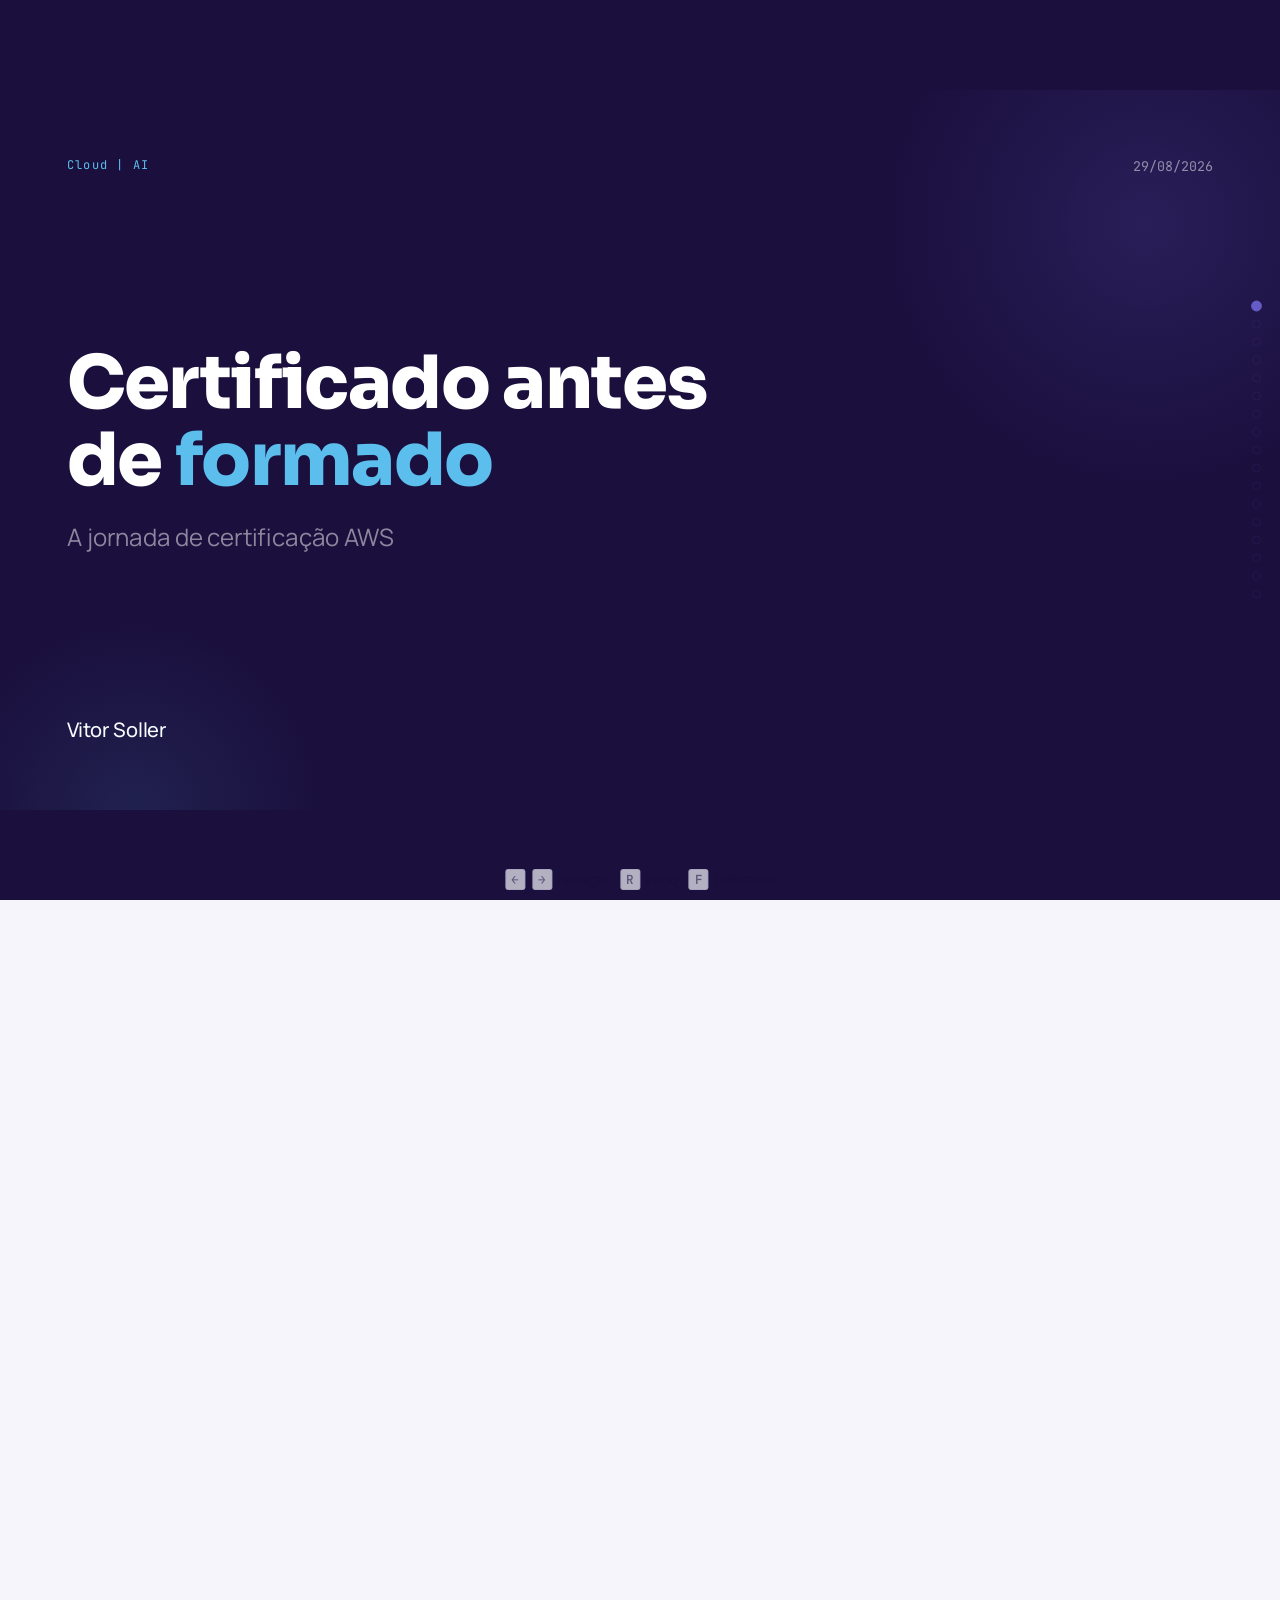
==== commit 77cbf544: "fix: use vsoller.com.br's own favicon, drop ClickUp Brain credit Both are cosmetic leftovers from th" ====
--- a/certificado-antes-de-formado/index.html
+++ b/certificado-antes-de-formado/index.html
@@ -1,4 +1,4 @@
-<html lang="en-US" dir="ltr" class="reveals-ready"><head><meta charset="utf-8"><base href="."><meta name="viewport" content="width=device-width,initial-scale=1,maximum-scale=1"><link rel="icon" type="image/png" href="https://app-cdn.clickup.com/assets/favicons/favicon-16x16.png" sizes="16x16"><link rel="icon" type="image/png" href="https://app-cdn.clickup.com/assets/favicons/favicon-32x32.png" sizes="32x32"><style>.cu-embedded-html__container[_ngcontent-ng-c94272347]{display:flow-root;width:100%}</style></head><body data-git-sha="c0cd57df579d61a80426ffe15198827282d5b325" data-build-version="4.16.3" data-build-time="2026-07-30T23:50:43.244Z" class="chassis-cursor-active"><cu-root ng-version="21.2.17" _nghost-ng-c94272347=""><div _ngcontent-ng-c94272347="" class="cu-embedded-html__container">
+<html lang="en-US" dir="ltr" class="reveals-ready"><head><meta charset="utf-8"><base href="."><meta name="viewport" content="width=device-width,initial-scale=1,maximum-scale=1"><link rel="icon" href="data:image/svg+xml,<svg xmlns=%22http://www.w3.org/2000/svg%22 viewBox=%220 0 100 100%22><text y=%22.9em%22 font-size=%2290%22>%F0%9F%A4%93</text></svg>"><style>.cu-embedded-html__container[_ngcontent-ng-c94272347]{display:flow-root;width:100%}</style></head><body data-git-sha="c0cd57df579d61a80426ffe15198827282d5b325" data-build-version="4.16.3" data-build-time="2026-07-30T23:50:43.244Z" class="chassis-cursor-active"><cu-root ng-version="21.2.17" _nghost-ng-c94272347=""><div _ngcontent-ng-c94272347="" class="cu-embedded-html__container">
 
   
 <!-- skill:chassis -->
@@ -513,12 +513,14 @@
         }
 
         _ensureCredit() {
+            // No credit line — this is Vitor's own deck, not ClickUp's.
+            return null;
             let el = document.querySelector('.chassis-credit');
             if (!el) {
                 el = document.createElement('div');
                 el.className = 'chassis-credit';
                 el.setAttribute('aria-hidden', 'true');
-                el.innerHTML = '💜 by ClickUp Brain';
+                el.innerHTML = '';
                 document.body.appendChild(el);
             }
             return el;
@@ -1427,8 +1429,8 @@
 
     <!-- Slide 17: Closer -->
     <div class="slide-viewport" style="background: none 0% 0% / auto repeat scroll padding-box border-box rgb(26, 15, 61);"><div class="slide-scale" style="--slide-scale: 0.8870370370370371;"><section class="slide closer artifact-editable" id="slide-17">
-      <h1 class="reveal-scale d1" style="opacity: 0; transform: scale(0.88);">O mercado precisa<br>de gente com <em>cloud</em>.</h1>
+      <h1 class="reveal-scale d1" style="opacity: 0; transform: scale(0.88);">O mercado precisa<br>de gente com <em>cloud</em></h1>
       <p class="reveal d3" style="opacity: 0; transform: translateY(28px);">Comece pelo Cloud Practitioner. O resto é consequência.</p>
     </section></div></div>
   
-</div><!----><!----></cu-root><nav id="navDots" class="nav-dots" aria-label="Slide navigation"><button aria-label="Go to slide 1" class="active"></button><button aria-label="Go to slide 2" class=""></button><button aria-label="Go to slide 3" class=""></button><button aria-label="Go to slide 4" class=""></button><button aria-label="Go to slide 5"></button><button aria-label="Go to slide 6"></button><button aria-label="Go to slide 7"></button><button aria-label="Go to slide 8"></button><button aria-label="Go to slide 9"></button><button aria-label="Go to slide 10"></button><button aria-label="Go to slide 11"></button><button aria-label="Go to slide 12"></button><button aria-label="Go to slide 13"></button><button aria-label="Go to slide 14"></button><button aria-label="Go to slide 15"></button><button aria-label="Go to slide 16"></button><button aria-label="Go to slide 17"></button></nav><div class="keyboard-hint"><kbd>←</kbd> <kbd>→</kbd> navegar · <kbd>R</kbd> início · <kbd>F</kbd> fullscreen</div><div class="chassis-credit" aria-hidden="true">💜 by ClickUp Brain</div><div class="chassis-cursor" aria-hidden="true" style="transform: translate3d(1843px, 433px, 0px);"></div></body></html>+</div><!----><!----></cu-root><nav id="navDots" class="nav-dots" aria-label="Slide navigation"><button aria-label="Go to slide 1" class="active"></button><button aria-label="Go to slide 2" class=""></button><button aria-label="Go to slide 3" class=""></button><button aria-label="Go to slide 4" class=""></button><button aria-label="Go to slide 5"></button><button aria-label="Go to slide 6"></button><button aria-label="Go to slide 7"></button><button aria-label="Go to slide 8"></button><button aria-label="Go to slide 9"></button><button aria-label="Go to slide 10"></button><button aria-label="Go to slide 11"></button><button aria-label="Go to slide 12"></button><button aria-label="Go to slide 13"></button><button aria-label="Go to slide 14"></button><button aria-label="Go to slide 15"></button><button aria-label="Go to slide 16"></button><button aria-label="Go to slide 17"></button></nav><div class="keyboard-hint"><kbd>←</kbd> <kbd>→</kbd> navegar · <kbd>R</kbd> início · <kbd>F</kbd> fullscreen</div><div class="chassis-cursor" aria-hidden="true" style="transform: translate3d(1843px, 433px, 0px);"></div></body></html>
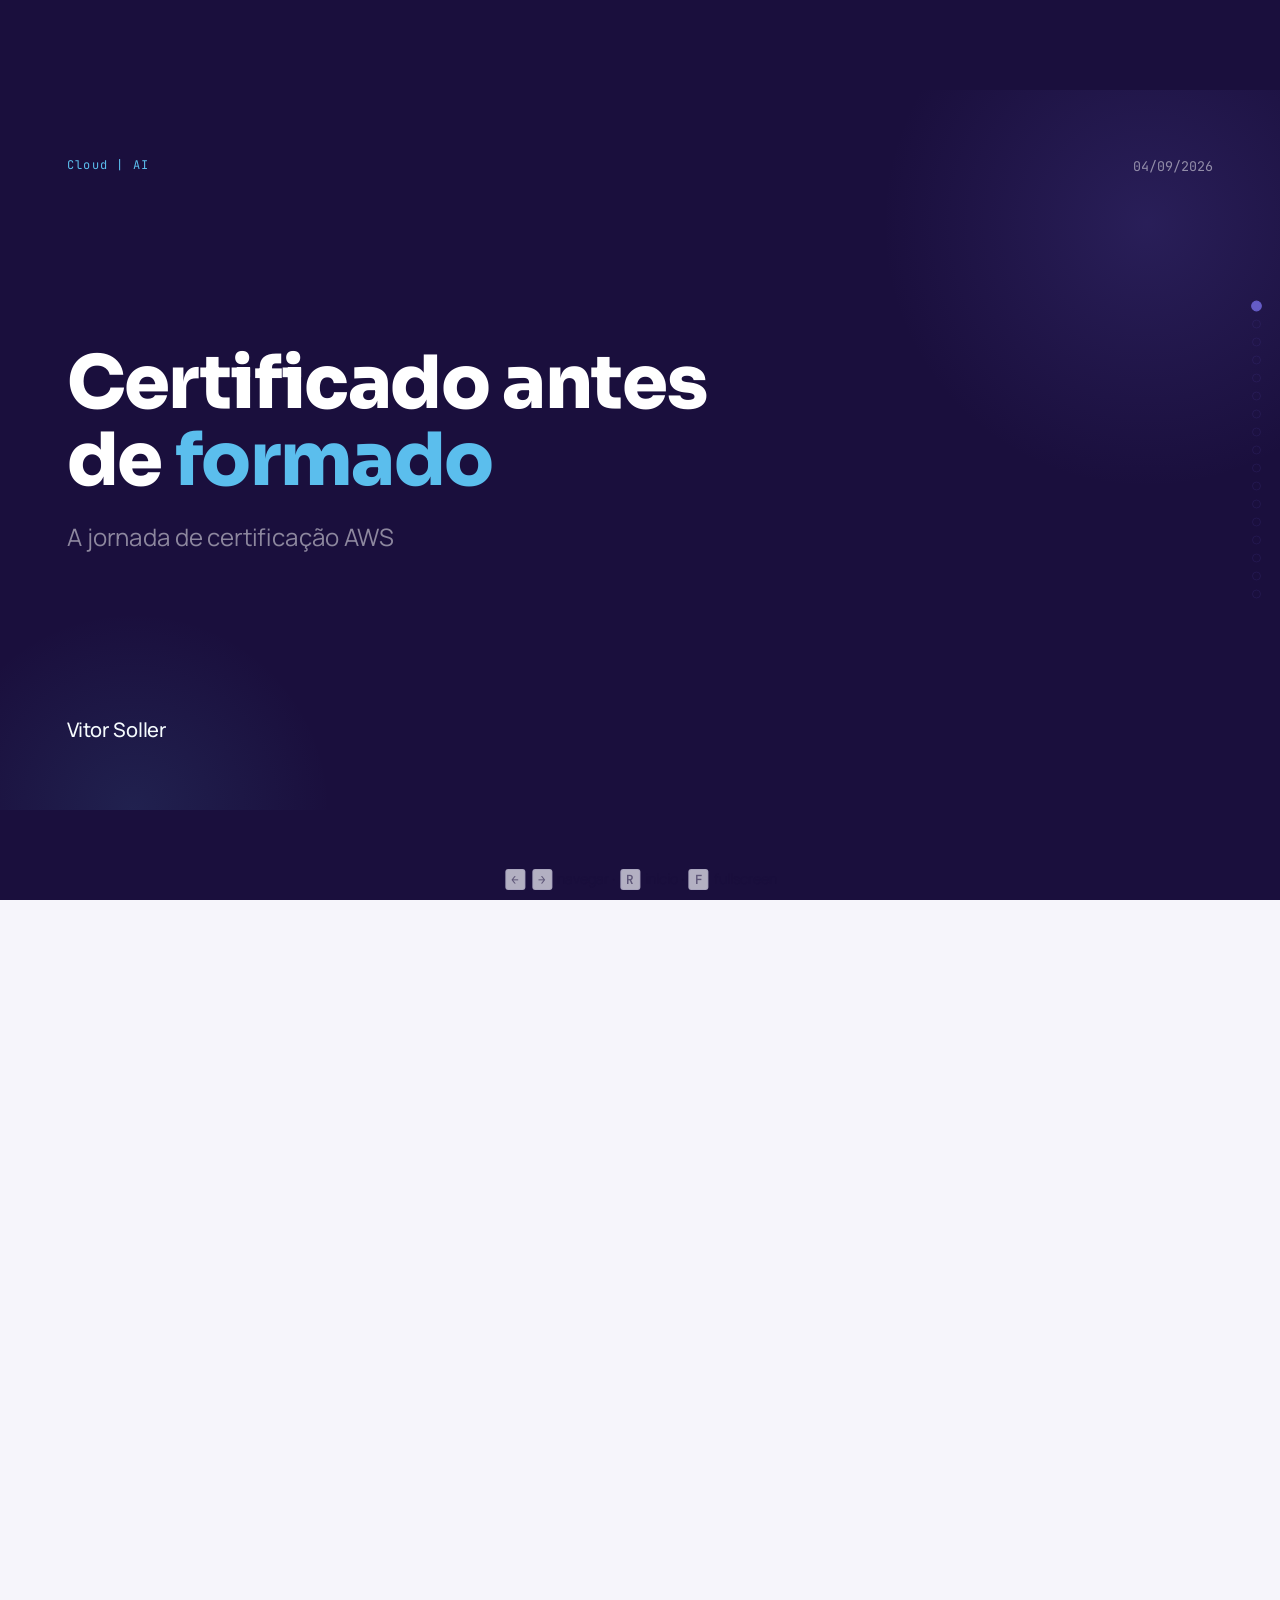
==== commit 0407188c: "deck-editor: publica certificado-antes-de-formado/index.html" ====
--- a/certificado-antes-de-formado/index.html
+++ b/certificado-antes-de-formado/index.html
@@ -1,4 +1,4 @@
-<html lang="en-US" dir="ltr" class="reveals-ready"><head><meta charset="utf-8"><base href="."><meta name="viewport" content="width=device-width,initial-scale=1,maximum-scale=1"><link rel="icon" href="data:image/svg+xml,<svg xmlns=%22http://www.w3.org/2000/svg%22 viewBox=%220 0 100 100%22><text y=%22.9em%22 font-size=%2290%22>%F0%9F%A4%93</text></svg>"><style>.cu-embedded-html__container[_ngcontent-ng-c94272347]{display:flow-root;width:100%}</style></head><body data-git-sha="c0cd57df579d61a80426ffe15198827282d5b325" data-build-version="4.16.3" data-build-time="2026-07-30T23:50:43.244Z" class="chassis-cursor-active"><cu-root ng-version="21.2.17" _nghost-ng-c94272347=""><div _ngcontent-ng-c94272347="" class="cu-embedded-html__container">
+<html lang="en-US" dir="ltr" class="reveals-ready"><head><meta charset="utf-8"><base href="."><meta name="viewport" content="width=device-width,initial-scale=1,maximum-scale=1"><link rel="icon" href="data:image/svg+xml,&lt;svg xmlns=%22http://www.w3.org/2000/svg%22 viewBox=%220 0 100 100%22&gt;&lt;text y=%22.9em%22 font-size=%2290%22&gt;%F0%9F%A4%93&lt;/text&gt;&lt;/svg&gt;"><style>.cu-embedded-html__container[_ngcontent-ng-c94272347]{display:flow-root;width:100%}</style></head><body data-git-sha="c0cd57df579d61a80426ffe15198827282d5b325" data-build-version="4.16.3" data-build-time="2026-07-30T23:50:43.244Z" class="chassis-cursor-active"><cu-root ng-version="21.2.17" _nghost-ng-c94272347=""><div _ngcontent-ng-c94272347="" class="cu-embedded-html__container">
 
   
 <!-- skill:chassis -->
@@ -1275,7 +1275,7 @@
   
     <!-- Slide 1: Capa -->
     <div class="slide-viewport" style="background: none 0% 0% / auto repeat scroll padding-box border-box rgb(26, 15, 61);"><div class="slide-scale" style="--slide-scale: 0.8870370370370371;"><section class="slide hero artifact-editable visible reveals-played" id="slide-1">
-      <div class="hero-top"><span class="hero-tag reveal d1" style="">Cloud | AI</span><span class="hero-date reveal d1" style="">29/08/2026</span></div>
+      <div class="hero-top"><span class="hero-tag reveal d1" style="">Cloud | AI</span><span class="hero-date reveal d1" style="">04/09/2026</span></div>
       <h1 class="reveal d2" style="">Certificado antes<br>de <em>formado</em></h1>
       <p class="hero-subtitle reveal d3" style="">A jornada de certificação AWS</p>
       <div class="hero-footer reveal d4" style=""><span class="hero-speaker">Vitor Soller</span></div>
